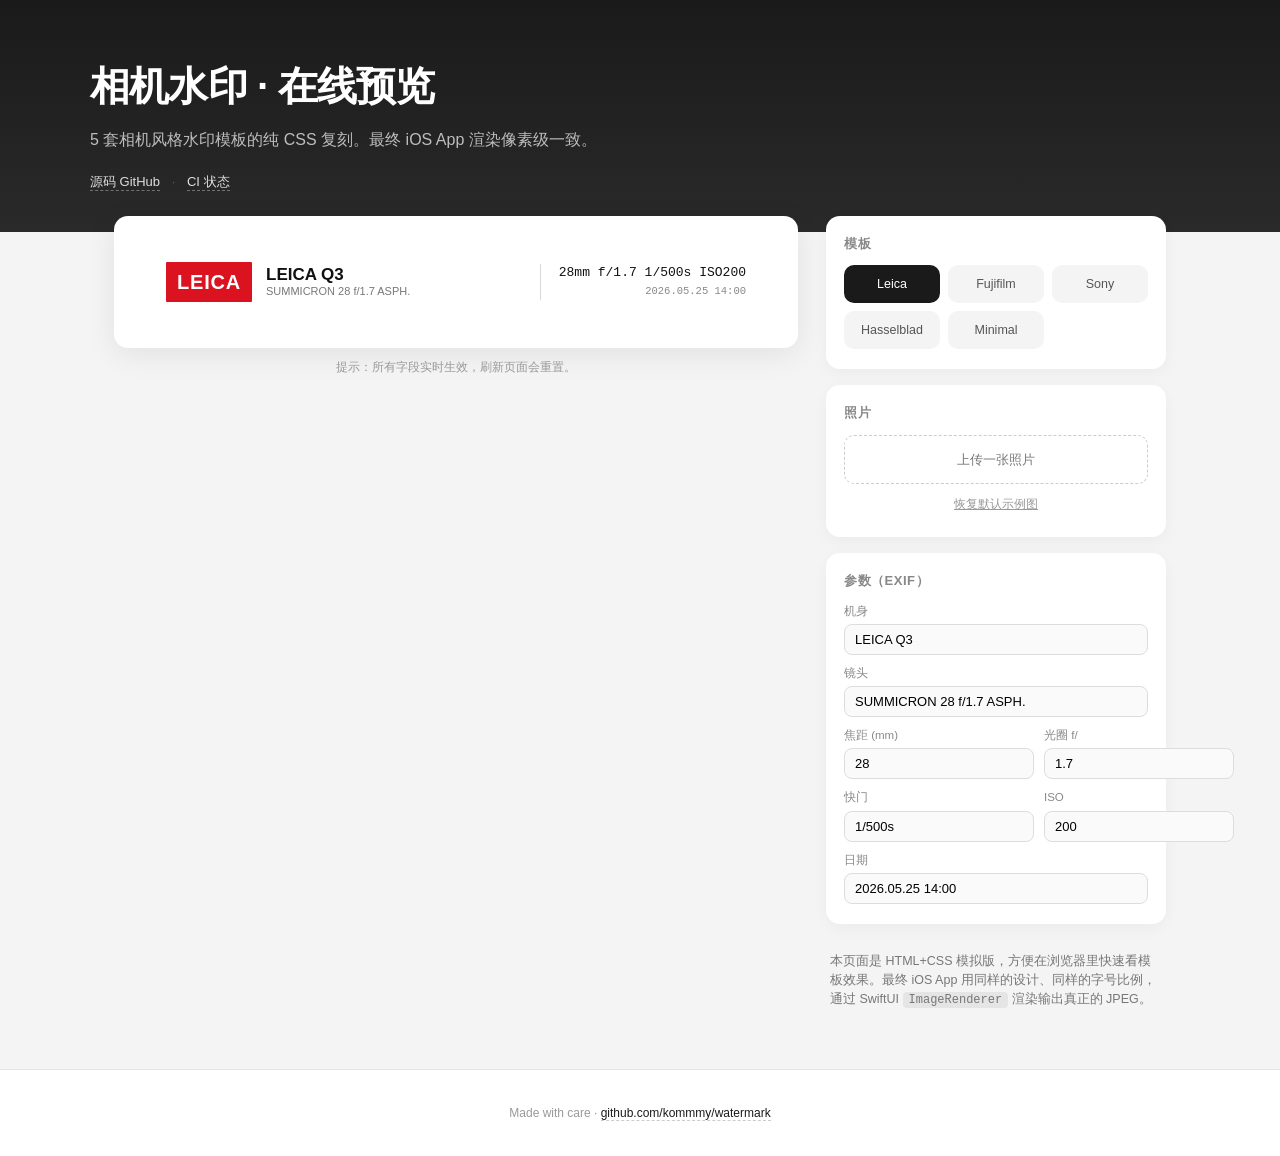
==== docs/index.html @ 4c40cdad "feat(web): add interactive HTML demo of all 5 templates, auto-deploy to GitHub Pages" ====
<!doctype html>
<html lang="zh-CN">
<head>
  <meta charset="UTF-8" />
  <meta name="viewport" content="width=device-width, initial-scale=1, viewport-fit=cover" />
  <title>相机水印 · 在线预览</title>
  <meta name="description" content="徕卡 / 富士 / 索尼 / 哈苏 / 极简 5 套相机风格水印模板的浏览器预览，可上传自己的照片实时套用。" />
  <link rel="stylesheet" href="./style.css" />
</head>
<body>
  <header class="hero">
    <div class="hero-inner">
      <h1>相机水印 · 在线预览</h1>
      <p class="subtitle">5 套相机风格水印模板的纯 CSS 复刻。最终 iOS App 渲染像素级一致。</p>
      <p class="repo-link">
        <a href="https://github.com/kommmy/watermark" target="_blank" rel="noopener">源码 GitHub</a>
        <span>·</span>
        <a href="https://github.com/kommmy/watermark/actions" target="_blank" rel="noopener">CI 状态</a>
      </p>
    </div>
  </header>

  <main class="layout">
    <section class="preview-area">
      <div class="preview-frame" id="previewFrame">
        <!-- 由 script.js 渲染 -->
      </div>
      <p class="hint">提示：所有字段实时生效，刷新页面会重置。</p>
    </section>

    <aside class="controls">
      <div class="card">
        <h2>模板</h2>
        <div class="template-grid" id="templateGrid">
          <!-- buttons injected by JS -->
        </div>
      </div>

      <div class="card">
        <h2>照片</h2>
        <label class="file-input">
          <input type="file" accept="image/*" id="fileInput" />
          <span>上传一张照片</span>
        </label>
        <button class="reset-btn" id="resetImageBtn" type="button">恢复默认示例图</button>
      </div>

      <div class="card">
        <h2>参数（EXIF）</h2>
        <div class="field">
          <label for="fieldCamera">机身</label>
          <input id="fieldCamera" type="text" />
        </div>
        <div class="field">
          <label for="fieldLens">镜头</label>
          <input id="fieldLens" type="text" />
        </div>
        <div class="row">
          <div class="field">
            <label for="fieldFocal">焦距 (mm)</label>
            <input id="fieldFocal" type="number" min="0" step="1" />
          </div>
          <div class="field">
            <label for="fieldAperture">光圈 f/</label>
            <input id="fieldAperture" type="number" min="0" step="0.1" />
          </div>
        </div>
        <div class="row">
          <div class="field">
            <label for="fieldShutter">快门</label>
            <input id="fieldShutter" type="text" placeholder="1/500s" />
          </div>
          <div class="field">
            <label for="fieldIso">ISO</label>
            <input id="fieldIso" type="number" min="0" step="100" />
          </div>
        </div>
        <div class="field">
          <label for="fieldDate">日期</label>
          <input id="fieldDate" type="text" placeholder="2026.05.25 14:00" />
        </div>
      </div>

      <div class="card subtle">
        <p>本页面是 HTML+CSS 模拟版，方便在浏览器里快速看模板效果。最终 iOS App 用同样的设计、同样的字号比例，通过 SwiftUI <code>ImageRenderer</code> 渲染输出真正的 JPEG。</p>
      </div>
    </aside>
  </main>

  <footer class="footer">
    <p>Made with care · <a href="https://github.com/kommmy/watermark" target="_blank" rel="noopener">github.com/kommmy/watermark</a></p>
  </footer>

  <script src="./script.js"></script>
</body>
</html>
---- docs/style.css ----
/* =============================================================
   Reset & base
============================================================= */
*, *::before, *::after { box-sizing: border-box; }
html, body { margin: 0; padding: 0; }
body {
  font-family: -apple-system, BlinkMacSystemFont, "PingFang SC", "Microsoft YaHei",
               "Helvetica Neue", Arial, sans-serif;
  font-size: 15px;
  line-height: 1.5;
  color: #1a1a1a;
  background: #f4f4f5;
  -webkit-font-smoothing: antialiased;
  -moz-osx-font-smoothing: grayscale;
}
img { display: block; max-width: 100%; }
a { color: inherit; }

/* =============================================================
   Hero
============================================================= */
.hero {
  background: linear-gradient(180deg, #1a1a1a 0%, #2a2a2a 100%);
  color: #fff;
  padding: 56px 24px 40px;
}
.hero-inner { max-width: 1100px; margin: 0 auto; }
.hero h1 {
  margin: 0 0 12px;
  font-size: clamp(28px, 4vw, 40px);
  font-weight: 700;
  letter-spacing: -0.02em;
}
.subtitle {
  margin: 0 0 20px;
  font-size: clamp(14px, 1.6vw, 16px);
  color: rgba(255, 255, 255, 0.7);
}
.repo-link {
  margin: 0;
  font-size: 13px;
  color: rgba(255, 255, 255, 0.5);
}
.repo-link a {
  text-decoration: none;
  color: rgba(255, 255, 255, 0.85);
  border-bottom: 1px dashed rgba(255, 255, 255, 0.35);
  padding-bottom: 1px;
}
.repo-link a:hover { color: #fff; border-bottom-color: #fff; }
.repo-link span { margin: 0 8px; opacity: 0.5; }

/* =============================================================
   Layout
============================================================= */
.layout {
  max-width: 1100px;
  margin: -16px auto 0;
  padding: 0 24px 48px;
  display: grid;
  grid-template-columns: minmax(0, 1fr) 340px;
  gap: 28px;
  align-items: start;
}
@media (max-width: 900px) {
  .layout { grid-template-columns: 1fr; }
}

.preview-area {
  position: sticky;
  top: 24px;
}
@media (max-width: 900px) {
  .preview-area { position: static; }
}

.preview-frame {
  background: #fff;
  border-radius: 14px;
  padding: 24px;
  box-shadow: 0 6px 30px rgba(0, 0, 0, 0.08);
  display: flex;
  justify-content: center;
}
.hint {
  margin: 10px 0 0;
  text-align: center;
  font-size: 12px;
  color: #999;
}

/* =============================================================
   Controls (right column)
============================================================= */
.controls { display: flex; flex-direction: column; gap: 16px; }
.card {
  background: #fff;
  border-radius: 14px;
  padding: 18px 18px 20px;
  box-shadow: 0 4px 16px rgba(0, 0, 0, 0.04);
}
.card.subtle {
  background: transparent;
  box-shadow: none;
  padding: 0 4px;
  font-size: 12.5px;
  color: #777;
}
.card.subtle code {
  background: #e5e5e5;
  padding: 1px 6px;
  border-radius: 4px;
  font-size: 12px;
}
.card h2 {
  margin: 0 0 12px;
  font-size: 13px;
  font-weight: 600;
  letter-spacing: 0.04em;
  color: #888;
  text-transform: uppercase;
}

.template-grid {
  display: grid;
  grid-template-columns: repeat(3, 1fr);
  gap: 8px;
}
.tpl-btn {
  cursor: pointer;
  border: 2px solid transparent;
  background: #f4f4f5;
  border-radius: 10px;
  padding: 10px 6px;
  font-size: 12.5px;
  font-weight: 500;
  color: #555;
  text-align: center;
  transition: all 0.15s ease;
}
.tpl-btn:hover { background: #ebebec; }
.tpl-btn.active {
  background: #1a1a1a;
  color: #fff;
  border-color: #1a1a1a;
}

.file-input {
  display: block;
  width: 100%;
  border: 1.5px dashed #ccc;
  border-radius: 10px;
  padding: 14px;
  text-align: center;
  cursor: pointer;
  color: #777;
  font-size: 13px;
  transition: all 0.15s ease;
}
.file-input:hover { border-color: #1a1a1a; color: #1a1a1a; }
.file-input input { display: none; }

.reset-btn {
  margin-top: 8px;
  width: 100%;
  background: transparent;
  border: 0;
  color: #999;
  font-size: 12px;
  text-decoration: underline;
  cursor: pointer;
  padding: 4px;
}
.reset-btn:hover { color: #1a1a1a; }

.field { display: flex; flex-direction: column; margin-bottom: 10px; }
.field:last-child { margin-bottom: 0; }
.field label {
  font-size: 11.5px;
  color: #888;
  margin-bottom: 4px;
  font-weight: 500;
}
.field input {
  border: 1px solid #ddd;
  border-radius: 8px;
  padding: 7px 10px;
  font-size: 13px;
  font-family: inherit;
  background: #fafafa;
  transition: border-color 0.15s ease, background 0.15s ease;
}
.field input:focus {
  outline: none;
  border-color: #1a1a1a;
  background: #fff;
}
.row { display: grid; grid-template-columns: 1fr 1fr; gap: 10px; }
.row .field { margin-bottom: 10px; }

/* =============================================================
   Footer
============================================================= */
.footer {
  border-top: 1px solid #e5e5e5;
  padding: 22px 24px;
  text-align: center;
  font-size: 12px;
  color: #999;
  background: #fff;
}
.footer a { color: #1a1a1a; text-decoration: none; border-bottom: 1px dashed #ccc; }

/* =============================================================
   Canvas (the actual watermarked photo)
============================================================= */
.canvas {
  width: 100%;
  max-width: 720px;
  /* 把 photo 宽度作为字号基准：1 单位 = 1% photo 宽度 */
  font-size: 1px;
}
.canvas .photo {
  width: 100%;
  display: block;
}

/* ============================================================
   Template 1: Leica
============================================================ */
.tpl-leica .bar {
  background: #ffffff;
  display: flex;
  align-items: center;
  padding: 22px 28px;
  gap: 18px;
}
.tpl-leica .brand {
  display: flex;
  align-items: center;
  gap: 14px;
}
.tpl-leica .logo {
  background: #DB121F;
  color: #fff;
  font-weight: 900;
  letter-spacing: 0.04em;
  font-size: 20px;
  padding: 5px 11px;
  border-radius: 1px;
  font-family: "Helvetica Neue", Arial, sans-serif;
}
.tpl-leica .model { line-height: 1.25; min-width: 0; }
.tpl-leica .model .name {
  font-size: 17px;
  font-weight: 600;
  color: #111;
  white-space: nowrap;
  overflow: hidden;
  text-overflow: ellipsis;
}
.tpl-leica .model .lens {
  font-size: 11px;
  color: #777;
  white-space: nowrap;
  overflow: hidden;
  text-overflow: ellipsis;
}
.tpl-leica .spacer { flex: 1; }
.tpl-leica .divider {
  width: 1px;
  height: 36px;
  background: #d8d8d8;
}
.tpl-leica .params {
  text-align: right;
  line-height: 1.25;
  font-family: ui-monospace, "SF Mono", Menlo, Consolas, monospace;
}
.tpl-leica .params .line {
  font-size: 13px;
  color: #111;
  font-weight: 500;
}
.tpl-leica .params .date {
  font-size: 10.5px;
  color: #888;
  margin-top: 3px;
}

/* ============================================================
   Template 2: Fujifilm
============================================================ */
.tpl-fujifilm .bar {
  background: #141414;
  display: flex;
  align-items: center;
  padding: 22px 28px;
  gap: 24px;
  color: #efe9da;
}
.tpl-fujifilm .brand .logo {
  font-size: 20px;
  font-weight: 900;
  letter-spacing: 0.18em;
  color: #efe9da;
  font-family: "Helvetica Neue", Arial, sans-serif;
}
.tpl-fujifilm .brand .name {
  font-size: 11px;
  color: rgba(239, 233, 218, 0.6);
  margin-top: 3px;
}
.tpl-fujifilm .spacer { flex: 1; }
.tpl-fujifilm .params {
  text-align: right;
  font-family: ui-monospace, "SF Mono", Menlo, Consolas, monospace;
}
.tpl-fujifilm .params .line {
  font-size: 13px;
  font-weight: 600;
  color: #efe9da;
}
.tpl-fujifilm .params .date {
  font-size: 10.5px;
  color: rgba(239, 233, 218, 0.55);
  margin-top: 3px;
}

/* ============================================================
   Template 3: Sony (floating overlay card)
============================================================ */
.tpl-sony { position: relative; }
.tpl-sony .overlay {
  position: absolute;
  bottom: 4%;
  right: 3%;
  background: rgba(10, 10, 10, 0.62);
  backdrop-filter: blur(8px);
  border: 0.5px solid rgba(255, 255, 255, 0.12);
  border-radius: 10px;
  padding: 14px 18px;
  color: #fff;
  min-width: 200px;
}
.tpl-sony .overlay .brand {
  font-size: 17px;
  font-weight: 900;
  letter-spacing: 0.18em;
  margin-bottom: 1px;
  font-family: "Helvetica Neue", Arial, sans-serif;
}
.tpl-sony .overlay .model {
  font-size: 12px;
  color: rgba(255, 255, 255, 0.85);
  margin-bottom: 6px;
}
.tpl-sony .overlay .sep {
  height: 1px;
  background: rgba(255, 255, 255, 0.22);
  margin: 6px 0;
}
.tpl-sony .overlay .line {
  font-family: ui-monospace, "SF Mono", Menlo, Consolas, monospace;
  font-size: 12px;
  font-weight: 600;
  color: #fff;
}
.tpl-sony .overlay .date {
  margin-top: 4px;
  font-family: ui-monospace, "SF Mono", Menlo, Consolas, monospace;
  font-size: 10.5px;
  color: rgba(255, 255, 255, 0.7);
}

/* ============================================================
   Template 4: Hasselblad (paper frame)
============================================================ */
.tpl-hasselblad {
  background: #fff;
  padding: 4% 4% 0;
}
.tpl-hasselblad .footer-bar {
  display: flex;
  align-items: flex-end;
  justify-content: space-between;
  padding: 18px 8px 22px;
  gap: 16px;
}
.tpl-hasselblad .brand { line-height: 1.25; }
.tpl-hasselblad .brand .row {
  display: flex;
  align-items: center;
  gap: 10px;
}
.tpl-hasselblad .brand .h-dot {
  background: #111;
  color: #fff;
  width: 24px;
  height: 24px;
  border-radius: 50%;
  display: inline-flex;
  align-items: center;
  justify-content: center;
  font-weight: 900;
  font-size: 15px;
  font-family: "Helvetica Neue", Arial, sans-serif;
}
.tpl-hasselblad .brand .name {
  font-size: 14px;
  font-weight: 700;
  letter-spacing: 0.06em;
  color: #111;
}
.tpl-hasselblad .brand .model {
  font-size: 11px;
  color: #888;
  margin-top: 4px;
}
.tpl-hasselblad .params {
  text-align: right;
  line-height: 1.3;
  font-family: ui-monospace, "SF Mono", Menlo, Consolas, monospace;
}
.tpl-hasselblad .params .line {
  font-size: 12.5px;
  font-weight: 500;
  color: #111;
}
.tpl-hasselblad .params .date {
  font-size: 10.5px;
  color: #888;
  margin-top: 4px;
}

/* ============================================================
   Template 5: Minimal (single thin bar)
============================================================ */
.tpl-minimal .bar {
  background: #fff;
  display: flex;
  align-items: center;
  justify-content: center;
  gap: 14px;
  padding: 14px 20px;
}
.tpl-minimal .bar .name {
  font-size: 13px;
  font-weight: 500;
  color: #111;
}
.tpl-minimal .bar .divider {
  width: 1px;
  height: 13px;
  background: #d8d8d8;
}
.tpl-minimal .bar .line {
  font-size: 12px;
  font-weight: 300;
  color: #555;
  font-family: ui-monospace, "SF Mono", Menlo, Consolas, monospace;
  letter-spacing: 0.01em;
}
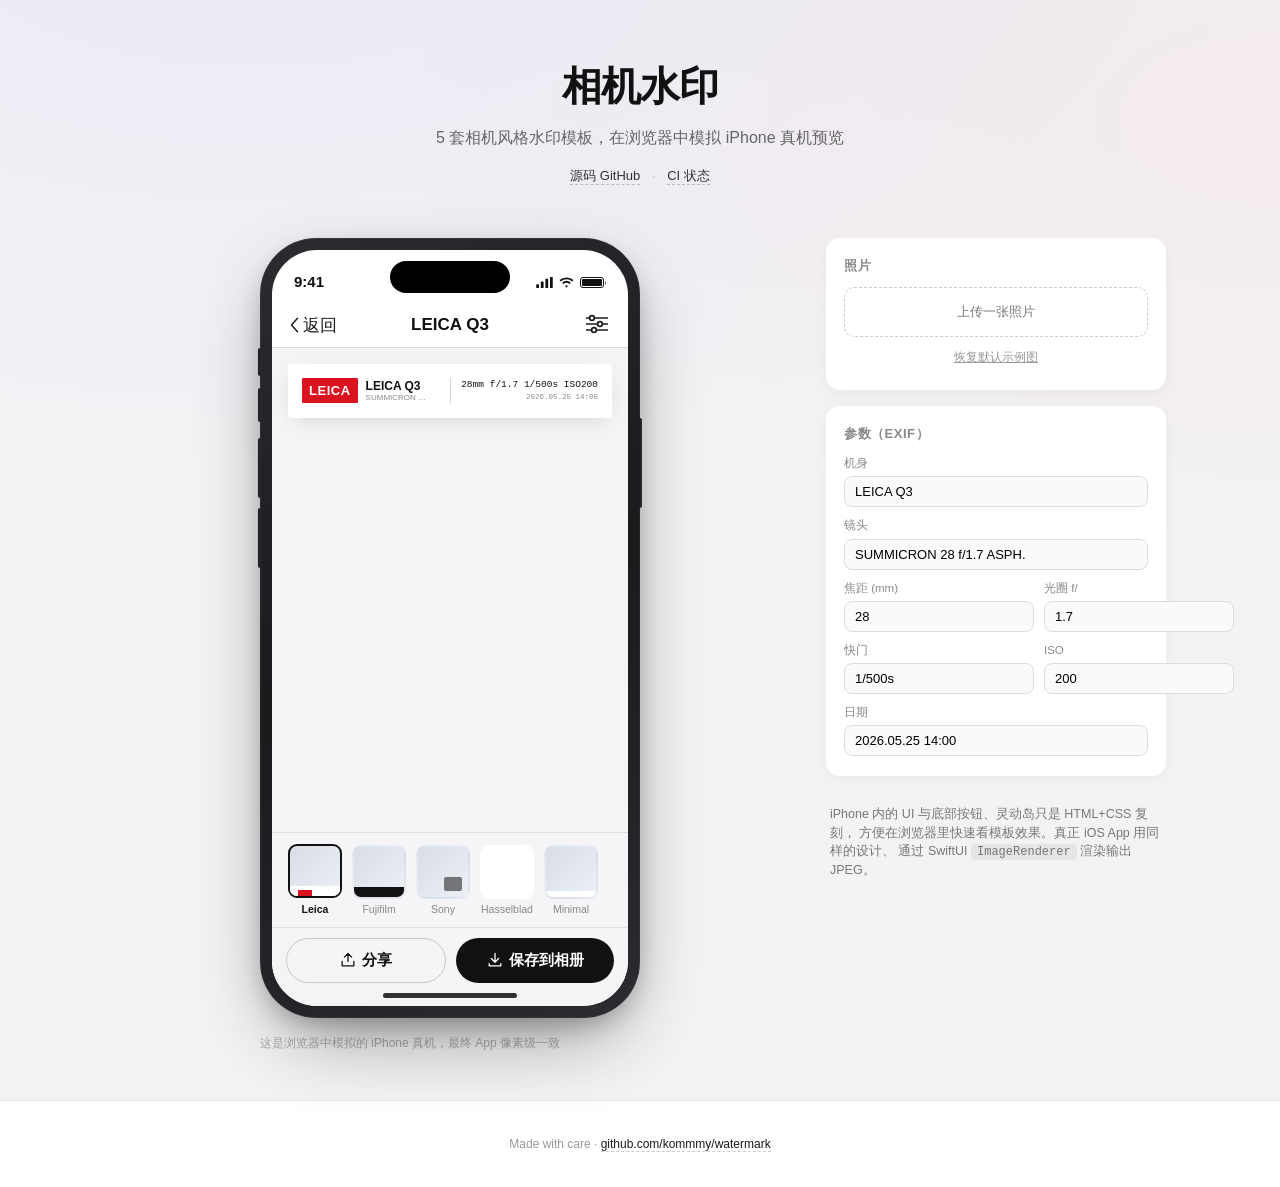
==== commit 6c85686a: "feat(web): redesign demo as iPhone 16 Pro mockup with status bar, dynamic island, nav bar, template " ====
--- a/docs/index.html
+++ b/docs/index.html
@@ -3,15 +3,15 @@
 <head>
   <meta charset="UTF-8" />
   <meta name="viewport" content="width=device-width, initial-scale=1, viewport-fit=cover" />
-  <title>相机水印 · 在线预览</title>
-  <meta name="description" content="徕卡 / 富士 / 索尼 / 哈苏 / 极简 5 套相机风格水印模板的浏览器预览，可上传自己的照片实时套用。" />
+  <title>相机水印 · iOS 在线预览</title>
+  <meta name="description" content="徕卡 / 富士 / 索尼 / 哈苏 / 极简 5 套相机风格水印模板的 iPhone 在线预览，可上传自己的照片实时套用。" />
   <link rel="stylesheet" href="./style.css" />
 </head>
 <body>
   <header class="hero">
     <div class="hero-inner">
-      <h1>相机水印 · 在线预览</h1>
-      <p class="subtitle">5 套相机风格水印模板的纯 CSS 复刻。最终 iOS App 渲染像素级一致。</p>
+      <h1>相机水印</h1>
+      <p class="subtitle">5 套相机风格水印模板，在浏览器中模拟 iPhone 真机预览</p>
       <p class="repo-link">
         <a href="https://github.com/kommmy/watermark" target="_blank" rel="noopener">源码 GitHub</a>
         <span>·</span>
@@ -21,21 +21,105 @@
   </header>
 
   <main class="layout">
-    <section class="preview-area">
-      <div class="preview-frame" id="previewFrame">
-        <!-- 由 script.js 渲染 -->
+    <!-- =============== iPhone mockup =============== -->
+    <section class="device-stage">
+      <div class="iphone" aria-label="iPhone 16 Pro 预览">
+        <div class="iphone-frame">
+          <!-- 物理按键 -->
+          <span class="side-btn side-mute"></span>
+          <span class="side-btn side-up"></span>
+          <span class="side-btn side-down"></span>
+          <span class="side-btn side-action"></span>
+          <span class="side-btn side-power"></span>
+
+          <div class="iphone-screen">
+            <!-- Status bar -->
+            <div class="status-bar">
+              <span class="time">9:41</span>
+              <div class="island"></div>
+              <div class="indicators">
+                <svg viewBox="0 0 18 12" class="ind-signal" aria-hidden="true">
+                  <rect x="0"  y="8" width="3" height="4" rx="0.6"/>
+                  <rect x="5"  y="5" width="3" height="7" rx="0.6"/>
+                  <rect x="10" y="2" width="3" height="10" rx="0.6"/>
+                  <rect x="15" y="0" width="3" height="12" rx="0.6"/>
+                </svg>
+                <svg viewBox="0 0 16 12" class="ind-wifi" aria-hidden="true">
+                  <path d="M8 11.4a1.2 1.2 0 1 1 0-2.4 1.2 1.2 0 0 1 0 2.4z"/>
+                  <path d="M3.2 6.1a7.5 7.5 0 0 1 9.6 0l-1.4 1.4a5.5 5.5 0 0 0-6.8 0z"/>
+                  <path d="M0.4 3.4a11.5 11.5 0 0 1 15.2 0L14.2 4.8a9.5 9.5 0 0 0-12.4 0z"/>
+                </svg>
+                <span class="ind-battery">
+                  <span class="battery-shell"><span class="battery-fill"></span></span>
+                  <span class="battery-tip"></span>
+                </span>
+              </div>
+            </div>
+
+            <!-- Nav bar -->
+            <div class="nav-bar">
+              <button class="nav-back" type="button" aria-label="返回">
+                <svg viewBox="0 0 12 20" aria-hidden="true">
+                  <path d="M10 1 L2 10 L10 19" fill="none" stroke="currentColor" stroke-width="2" stroke-linecap="round" stroke-linejoin="round"/>
+                </svg>
+                <span>返回</span>
+              </button>
+              <span class="nav-title" id="navTitle">编辑</span>
+              <button class="nav-action" type="button" aria-label="编辑参数">
+                <svg viewBox="0 0 22 22" aria-hidden="true">
+                  <circle cx="6" cy="5" r="2.4" fill="none" stroke="currentColor" stroke-width="1.6"/>
+                  <line x1="0" y1="5" x2="3.6" y2="5" stroke="currentColor" stroke-width="1.6" stroke-linecap="round"/>
+                  <line x1="8.4" y1="5" x2="22" y2="5" stroke="currentColor" stroke-width="1.6" stroke-linecap="round"/>
+                  <circle cx="14" cy="11" r="2.4" fill="none" stroke="currentColor" stroke-width="1.6"/>
+                  <line x1="0" y1="11" x2="11.6" y2="11" stroke="currentColor" stroke-width="1.6" stroke-linecap="round"/>
+                  <line x1="16.4" y1="11" x2="22" y2="11" stroke="currentColor" stroke-width="1.6" stroke-linecap="round"/>
+                  <circle cx="8" cy="17" r="2.4" fill="none" stroke="currentColor" stroke-width="1.6"/>
+                  <line x1="0" y1="17" x2="5.6" y2="17" stroke="currentColor" stroke-width="1.6" stroke-linecap="round"/>
+                  <line x1="10.4" y1="17" x2="22" y2="17" stroke="currentColor" stroke-width="1.6" stroke-linecap="round"/>
+                </svg>
+              </button>
+            </div>
+
+            <!-- App content -->
+            <div class="app-body">
+              <div class="preview-scroll">
+                <div class="preview-frame" id="previewFrame">
+                  <!-- canvas injected by JS -->
+                </div>
+              </div>
+
+              <div class="template-strip" id="templateStrip">
+                <!-- thumbs injected by JS -->
+              </div>
+
+              <div class="action-bar">
+                <button class="btn-ghost" type="button">
+                  <svg viewBox="0 0 22 22" aria-hidden="true">
+                    <path d="M11 2 V13 M6 7 L11 2 L16 7" fill="none" stroke="currentColor" stroke-width="1.8" stroke-linecap="round" stroke-linejoin="round"/>
+                    <path d="M3 13 V19 H19 V13" fill="none" stroke="currentColor" stroke-width="1.8" stroke-linecap="round" stroke-linejoin="round"/>
+                  </svg>
+                  分享
+                </button>
+                <button class="btn-primary" type="button">
+                  <svg viewBox="0 0 22 22" aria-hidden="true">
+                    <path d="M11 2 V13 M6 9 L11 14 L16 9" fill="none" stroke="currentColor" stroke-width="1.8" stroke-linecap="round" stroke-linejoin="round"/>
+                    <path d="M3 16 V19 H19 V16" fill="none" stroke="currentColor" stroke-width="1.8" stroke-linecap="round" stroke-linejoin="round"/>
+                  </svg>
+                  保存到相册
+                </button>
+              </div>
+
+              <!-- Home indicator -->
+              <div class="home-indicator"></div>
+            </div>
+          </div>
+        </div>
+        <p class="device-hint">这是浏览器中模拟的 iPhone 真机，最终 App 像素级一致</p>
       </div>
-      <p class="hint">提示：所有字段实时生效，刷新页面会重置。</p>
     </section>
 
+    <!-- =============== Controls =============== -->
     <aside class="controls">
-      <div class="card">
-        <h2>模板</h2>
-        <div class="template-grid" id="templateGrid">
-          <!-- buttons injected by JS -->
-        </div>
-      </div>
-
       <div class="card">
         <h2>照片</h2>
         <label class="file-input">
@@ -82,7 +166,9 @@
       </div>
 
       <div class="card subtle">
-        <p>本页面是 HTML+CSS 模拟版，方便在浏览器里快速看模板效果。最终 iOS App 用同样的设计、同样的字号比例，通过 SwiftUI <code>ImageRenderer</code> 渲染输出真正的 JPEG。</p>
+        <p>iPhone 内的 UI 与底部按钮、灵动岛只是 HTML+CSS 复刻，
+           方便在浏览器里快速看模板效果。真正 iOS App 用同样的设计、
+           通过 SwiftUI <code>ImageRenderer</code> 渲染输出 JPEG。</p>
       </div>
     </aside>
   </main>
--- a/docs/style.css
+++ b/docs/style.css
@@ -9,45 +9,46 @@
   font-size: 15px;
   line-height: 1.5;
   color: #1a1a1a;
-  background: #f4f4f5;
+  background:
+    radial-gradient(1100px 600px at 20% -10%, rgba(80, 80, 255, 0.06), transparent),
+    radial-gradient(900px 500px at 100% 10%, rgba(255, 80, 80, 0.05), transparent),
+    #f3f3f5;
+  min-height: 100vh;
   -webkit-font-smoothing: antialiased;
   -moz-osx-font-smoothing: grayscale;
 }
 img { display: block; max-width: 100%; }
 a { color: inherit; }
+button { font-family: inherit; }
 
 /* =============================================================
    Hero
 ============================================================= */
 .hero {
-  background: linear-gradient(180deg, #1a1a1a 0%, #2a2a2a 100%);
-  color: #fff;
-  padding: 56px 24px 40px;
-}
-.hero-inner { max-width: 1100px; margin: 0 auto; }
+  padding: 56px 24px 28px;
+  text-align: center;
+}
+.hero-inner { max-width: 720px; margin: 0 auto; }
 .hero h1 {
-  margin: 0 0 12px;
+  margin: 0 0 10px;
   font-size: clamp(28px, 4vw, 40px);
   font-weight: 700;
   letter-spacing: -0.02em;
+  color: #111;
 }
 .subtitle {
-  margin: 0 0 20px;
+  margin: 0 0 16px;
   font-size: clamp(14px, 1.6vw, 16px);
-  color: rgba(255, 255, 255, 0.7);
-}
-.repo-link {
-  margin: 0;
-  font-size: 13px;
-  color: rgba(255, 255, 255, 0.5);
-}
+  color: #666;
+}
+.repo-link { margin: 0; font-size: 13px; color: #999; }
 .repo-link a {
   text-decoration: none;
-  color: rgba(255, 255, 255, 0.85);
-  border-bottom: 1px dashed rgba(255, 255, 255, 0.35);
+  color: #333;
+  border-bottom: 1px dashed #bbb;
   padding-bottom: 1px;
 }
-.repo-link a:hover { color: #fff; border-bottom-color: #fff; }
+.repo-link a:hover { color: #000; border-bottom-color: #000; }
 .repo-link span { margin: 0 8px; opacity: 0.5; }
 
 /* =============================================================
@@ -55,38 +56,323 @@
 ============================================================= */
 .layout {
   max-width: 1100px;
-  margin: -16px auto 0;
+  margin: 24px auto 0;
   padding: 0 24px 48px;
   display: grid;
   grid-template-columns: minmax(0, 1fr) 340px;
-  gap: 28px;
+  gap: 40px;
   align-items: start;
 }
-@media (max-width: 900px) {
-  .layout { grid-template-columns: 1fr; }
-}
-
-.preview-area {
+@media (max-width: 980px) {
+  .layout { grid-template-columns: 1fr; gap: 28px; }
+}
+
+.device-stage {
+  display: flex;
+  flex-direction: column;
+  align-items: center;
   position: sticky;
   top: 24px;
 }
-@media (max-width: 900px) {
-  .preview-area { position: static; }
-}
-
+@media (max-width: 980px) {
+  .device-stage { position: static; }
+}
+
+.device-hint {
+  margin: 16px 0 0;
+  font-size: 12px;
+  color: #aaa;
+}
+
+/* =============================================================
+   iPhone mockup
+============================================================= */
+:root {
+  --iphone-w: 380px;
+  --iphone-h: 780px;
+  --iphone-radius: 56px;
+  --iphone-border: 12px;
+  --screen-radius: calc(var(--iphone-radius) - var(--iphone-border) + 1px);
+}
+
+.iphone {
+  width: var(--iphone-w);
+  max-width: 100%;
+}
+
+.iphone-frame {
+  position: relative;
+  width: 100%;
+  height: var(--iphone-h);
+  border-radius: var(--iphone-radius);
+  background: linear-gradient(155deg, #2b2b30 0%, #1a1a1d 50%, #2b2b30 100%);
+  padding: var(--iphone-border);
+  box-shadow:
+    0 30px 80px -20px rgba(0, 0, 0, 0.45),
+    0 10px 30px -8px rgba(0, 0, 0, 0.3),
+    inset 0 0 0 1px rgba(255, 255, 255, 0.05);
+}
+
+/* Side physical buttons */
+.side-btn {
+  position: absolute;
+  background: linear-gradient(90deg, #1a1a1d, #2b2b30);
+  border-radius: 1px 2px 2px 1px;
+}
+.side-mute   { left: -2px; top: 110px; width: 3px; height: 28px; border-radius: 2px 0 0 2px; }
+.side-action { left: -2px; top: 150px; width: 3px; height: 34px; border-radius: 2px 0 0 2px; }
+.side-up     { left: -2px; top: 200px; width: 3px; height: 60px; border-radius: 2px 0 0 2px; }
+.side-down   { left: -2px; top: 270px; width: 3px; height: 60px; border-radius: 2px 0 0 2px; }
+.side-power  { right: -2px; top: 180px; width: 3px; height: 90px; border-radius: 0 2px 2px 0; }
+
+.iphone-screen {
+  position: relative;
+  width: 100%;
+  height: 100%;
+  background: #ffffff;
+  border-radius: var(--screen-radius);
+  overflow: hidden;
+  display: flex;
+  flex-direction: column;
+}
+
+/* ---- Status bar + dynamic island ---- */
+.status-bar {
+  position: relative;
+  flex: 0 0 auto;
+  height: 54px;
+  display: flex;
+  align-items: center;
+  justify-content: space-between;
+  padding: 0 22px;
+  font-family: -apple-system, "SF Pro Text", BlinkMacSystemFont, sans-serif;
+  font-size: 15px;
+  font-weight: 600;
+  color: #111;
+}
+.status-bar .time { padding-top: 12px; }
+.status-bar .indicators {
+  display: flex;
+  align-items: center;
+  gap: 5px;
+  padding-top: 12px;
+  color: #111;
+}
+.status-bar .ind-signal,
+.status-bar .ind-wifi {
+  width: 17px;
+  height: 11px;
+  fill: currentColor;
+}
+.status-bar .ind-battery {
+  display: inline-flex;
+  align-items: center;
+  gap: 1px;
+}
+.status-bar .battery-shell {
+  width: 24px;
+  height: 11px;
+  border: 1px solid currentColor;
+  border-radius: 3px;
+  padding: 1px;
+  display: block;
+  position: relative;
+}
+.status-bar .battery-fill {
+  display: block;
+  width: 100%;
+  height: 100%;
+  background: currentColor;
+  border-radius: 1px;
+}
+.status-bar .battery-tip {
+  width: 1.5px;
+  height: 4px;
+  background: currentColor;
+  opacity: 0.55;
+  border-radius: 0 1px 1px 0;
+}
+
+/* Dynamic island */
+.island {
+  position: absolute;
+  top: 11px;
+  left: 50%;
+  transform: translateX(-50%);
+  width: 120px;
+  height: 32px;
+  background: #000;
+  border-radius: 999px;
+  pointer-events: none;
+}
+
+/* ---- Nav bar ---- */
+.nav-bar {
+  flex: 0 0 auto;
+  height: 44px;
+  display: grid;
+  grid-template-columns: 1fr auto 1fr;
+  align-items: center;
+  padding: 0 12px;
+  border-bottom: 0.5px solid rgba(60, 60, 67, 0.18);
+  background: rgba(255, 255, 255, 0.85);
+  backdrop-filter: blur(20px);
+  color: #111;
+}
+.nav-bar .nav-back {
+  justify-self: start;
+  display: inline-flex;
+  align-items: center;
+  gap: 4px;
+  background: transparent;
+  border: 0;
+  color: #1a1a1a;
+  font-size: 17px;
+  padding: 4px 6px;
+  cursor: default;
+}
+.nav-bar .nav-back svg { width: 9px; height: 16px; }
+.nav-bar .nav-title {
+  font-size: 17px;
+  font-weight: 600;
+  color: #111;
+  white-space: nowrap;
+  overflow: hidden;
+  text-overflow: ellipsis;
+  max-width: 200px;
+}
+.nav-bar .nav-action {
+  justify-self: end;
+  background: transparent;
+  border: 0;
+  padding: 4px 8px;
+  color: #1a1a1a;
+  cursor: default;
+}
+.nav-bar .nav-action svg { width: 22px; height: 22px; }
+
+/* ---- App body ---- */
+.app-body {
+  flex: 1 1 auto;
+  display: flex;
+  flex-direction: column;
+  background: #f4f4f5;
+  position: relative;
+}
+
+.preview-scroll {
+  flex: 1 1 auto;
+  overflow-y: auto;
+  padding: 16px;
+  display: flex;
+  align-items: flex-start;
+  justify-content: center;
+}
 .preview-frame {
-  background: #fff;
-  border-radius: 14px;
-  padding: 24px;
-  box-shadow: 0 6px 30px rgba(0, 0, 0, 0.08);
-  display: flex;
+  width: 100%;
+  border-radius: 4px;
+  overflow: hidden;
+  box-shadow: 0 6px 22px -8px rgba(0, 0, 0, 0.18);
+}
+
+/* Template strip */
+.template-strip {
+  flex: 0 0 auto;
+  display: flex;
+  gap: 10px;
+  overflow-x: auto;
+  padding: 12px 16px;
+  background: rgba(245, 245, 247, 0.85);
+  backdrop-filter: blur(20px);
+  border-top: 0.5px solid rgba(60, 60, 67, 0.1);
+  scrollbar-width: none;
+}
+.template-strip::-webkit-scrollbar { display: none; }
+.tpl-thumb {
+  flex: 0 0 auto;
+  display: flex;
+  flex-direction: column;
+  align-items: center;
+  gap: 4px;
+  background: transparent;
+  border: 0;
+  padding: 0;
+  cursor: pointer;
+}
+.tpl-thumb-img {
+  width: 54px;
+  height: 54px;
+  border-radius: 9px;
+  background: linear-gradient(135deg, #d8dde6, #ecf0f6);
+  position: relative;
+  overflow: hidden;
+  border: 2px solid transparent;
+  transition: border-color 0.15s ease, transform 0.15s ease;
+}
+.tpl-thumb-img::after {
+  /* 模板特征条 */
+  content: "";
+  position: absolute;
+  left: 0; right: 0; bottom: 0;
+  height: 10px;
+  background: var(--tpl-accent, #fff);
+}
+.tpl-thumb.active .tpl-thumb-img {
+  border-color: #111;
+  transform: translateY(-1px);
+}
+.tpl-thumb .tpl-thumb-label {
+  font-size: 10.5px;
+  color: #888;
+  font-weight: 500;
+}
+.tpl-thumb.active .tpl-thumb-label { color: #111; font-weight: 600; }
+
+/* Action bar (bottom buttons) */
+.action-bar {
+  flex: 0 0 auto;
+  display: flex;
+  gap: 10px;
+  padding: 10px 14px 4px;
+  background: rgba(245, 245, 247, 0.85);
+  backdrop-filter: blur(20px);
+  border-top: 0.5px solid rgba(60, 60, 67, 0.1);
+}
+.action-bar button {
+  flex: 1;
+  display: inline-flex;
+  align-items: center;
   justify-content: center;
-}
-.hint {
-  margin: 10px 0 0;
-  text-align: center;
-  font-size: 12px;
-  color: #999;
+  gap: 6px;
+  padding: 12px 10px;
+  border-radius: 999px;
+  font-size: 15px;
+  font-weight: 600;
+  font-family: inherit;
+  cursor: default;
+  transition: opacity 0.15s ease;
+}
+.action-bar button:active { opacity: 0.7; }
+.action-bar button svg { width: 16px; height: 16px; }
+.btn-ghost {
+  background: transparent;
+  border: 1px solid rgba(0, 0, 0, 0.18);
+  color: #111;
+}
+.btn-primary {
+  background: #111;
+  border: 0;
+  color: #fff;
+}
+
+.home-indicator {
+  flex: 0 0 auto;
+  width: 134px;
+  height: 5px;
+  background: #111;
+  border-radius: 3px;
+  margin: 6px auto 8px;
+  opacity: 0.85;
 }
 
 /* =============================================================
@@ -119,30 +405,6 @@
   letter-spacing: 0.04em;
   color: #888;
   text-transform: uppercase;
-}
-
-.template-grid {
-  display: grid;
-  grid-template-columns: repeat(3, 1fr);
-  gap: 8px;
-}
-.tpl-btn {
-  cursor: pointer;
-  border: 2px solid transparent;
-  background: #f4f4f5;
-  border-radius: 10px;
-  padding: 10px 6px;
-  font-size: 12.5px;
-  font-weight: 500;
-  color: #555;
-  text-align: center;
-  transition: all 0.15s ease;
-}
-.tpl-btn:hover { background: #ebebec; }
-.tpl-btn.active {
-  background: #1a1a1a;
-  color: #fff;
-  border-color: #1a1a1a;
 }
 
 .file-input {
@@ -213,12 +475,11 @@
 
 /* =============================================================
    Canvas (the actual watermarked photo)
+   注意：这里所有字体/边距都基于自身宽度，避免在 iPhone 屏内被压扁。
 ============================================================= */
 .canvas {
   width: 100%;
-  max-width: 720px;
-  /* 把 photo 宽度作为字号基准：1 单位 = 1% photo 宽度 */
-  font-size: 1px;
+  background: #fff;
 }
 .canvas .photo {
   width: 100%;
@@ -232,27 +493,29 @@
   background: #ffffff;
   display: flex;
   align-items: center;
-  padding: 22px 28px;
-  gap: 18px;
+  padding: 14px 14px;
+  gap: 10px;
 }
 .tpl-leica .brand {
   display: flex;
   align-items: center;
-  gap: 14px;
+  gap: 8px;
+  min-width: 0;
 }
 .tpl-leica .logo {
   background: #DB121F;
   color: #fff;
   font-weight: 900;
   letter-spacing: 0.04em;
-  font-size: 20px;
-  padding: 5px 11px;
+  font-size: 13px;
+  padding: 3px 7px;
   border-radius: 1px;
   font-family: "Helvetica Neue", Arial, sans-serif;
-}
-.tpl-leica .model { line-height: 1.25; min-width: 0; }
+  flex: 0 0 auto;
+}
+.tpl-leica .model { line-height: 1.2; min-width: 0; }
 .tpl-leica .model .name {
-  font-size: 17px;
+  font-size: 12px;
   font-weight: 600;
   color: #111;
   white-space: nowrap;
@@ -260,8 +523,8 @@
   text-overflow: ellipsis;
 }
 .tpl-leica .model .lens {
-  font-size: 11px;
-  color: #777;
+  font-size: 8px;
+  color: #888;
   white-space: nowrap;
   overflow: hidden;
   text-overflow: ellipsis;
@@ -269,23 +532,25 @@
 .tpl-leica .spacer { flex: 1; }
 .tpl-leica .divider {
   width: 1px;
-  height: 36px;
+  height: 26px;
   background: #d8d8d8;
+  flex: 0 0 auto;
 }
 .tpl-leica .params {
   text-align: right;
   line-height: 1.25;
   font-family: ui-monospace, "SF Mono", Menlo, Consolas, monospace;
+  flex: 0 0 auto;
 }
 .tpl-leica .params .line {
-  font-size: 13px;
+  font-size: 9.5px;
   color: #111;
   font-weight: 500;
 }
 .tpl-leica .params .date {
-  font-size: 10.5px;
+  font-size: 7.5px;
   color: #888;
-  margin-top: 3px;
+  margin-top: 2px;
 }
 
 /* ============================================================
@@ -295,21 +560,21 @@
   background: #141414;
   display: flex;
   align-items: center;
-  padding: 22px 28px;
-  gap: 24px;
+  padding: 14px;
+  gap: 14px;
   color: #efe9da;
 }
 .tpl-fujifilm .brand .logo {
-  font-size: 20px;
+  font-size: 13px;
   font-weight: 900;
   letter-spacing: 0.18em;
   color: #efe9da;
   font-family: "Helvetica Neue", Arial, sans-serif;
 }
 .tpl-fujifilm .brand .name {
-  font-size: 11px;
+  font-size: 8px;
   color: rgba(239, 233, 218, 0.6);
-  margin-top: 3px;
+  margin-top: 2px;
 }
 .tpl-fujifilm .spacer { flex: 1; }
 .tpl-fujifilm .params {
@@ -317,18 +582,18 @@
   font-family: ui-monospace, "SF Mono", Menlo, Consolas, monospace;
 }
 .tpl-fujifilm .params .line {
-  font-size: 13px;
+  font-size: 9.5px;
   font-weight: 600;
   color: #efe9da;
 }
 .tpl-fujifilm .params .date {
-  font-size: 10.5px;
+  font-size: 7.5px;
   color: rgba(239, 233, 218, 0.55);
-  margin-top: 3px;
+  margin-top: 2px;
 }
 
 /* ============================================================
-   Template 3: Sony (floating overlay card)
+   Template 3: Sony (floating overlay)
 ============================================================ */
 .tpl-sony { position: relative; }
 .tpl-sony .overlay {
@@ -338,38 +603,38 @@
   background: rgba(10, 10, 10, 0.62);
   backdrop-filter: blur(8px);
   border: 0.5px solid rgba(255, 255, 255, 0.12);
-  border-radius: 10px;
-  padding: 14px 18px;
+  border-radius: 8px;
+  padding: 9px 12px;
   color: #fff;
-  min-width: 200px;
+  min-width: 130px;
 }
 .tpl-sony .overlay .brand {
-  font-size: 17px;
+  font-size: 12px;
   font-weight: 900;
   letter-spacing: 0.18em;
-  margin-bottom: 1px;
   font-family: "Helvetica Neue", Arial, sans-serif;
 }
 .tpl-sony .overlay .model {
-  font-size: 12px;
+  font-size: 9px;
   color: rgba(255, 255, 255, 0.85);
-  margin-bottom: 6px;
+  margin-top: 1px;
+  margin-bottom: 5px;
 }
 .tpl-sony .overlay .sep {
   height: 1px;
   background: rgba(255, 255, 255, 0.22);
-  margin: 6px 0;
+  margin: 4px 0;
 }
 .tpl-sony .overlay .line {
   font-family: ui-monospace, "SF Mono", Menlo, Consolas, monospace;
-  font-size: 12px;
+  font-size: 9px;
   font-weight: 600;
   color: #fff;
 }
 .tpl-sony .overlay .date {
-  margin-top: 4px;
+  margin-top: 3px;
   font-family: ui-monospace, "SF Mono", Menlo, Consolas, monospace;
-  font-size: 10.5px;
+  font-size: 7.5px;
   color: rgba(255, 255, 255, 0.7);
 }
 
@@ -384,38 +649,38 @@
   display: flex;
   align-items: flex-end;
   justify-content: space-between;
-  padding: 18px 8px 22px;
-  gap: 16px;
+  padding: 12px 4px 14px;
+  gap: 12px;
 }
 .tpl-hasselblad .brand { line-height: 1.25; }
 .tpl-hasselblad .brand .row {
   display: flex;
   align-items: center;
-  gap: 10px;
+  gap: 6px;
 }
 .tpl-hasselblad .brand .h-dot {
   background: #111;
   color: #fff;
-  width: 24px;
-  height: 24px;
+  width: 16px;
+  height: 16px;
   border-radius: 50%;
   display: inline-flex;
   align-items: center;
   justify-content: center;
   font-weight: 900;
-  font-size: 15px;
+  font-size: 10px;
   font-family: "Helvetica Neue", Arial, sans-serif;
 }
 .tpl-hasselblad .brand .name {
-  font-size: 14px;
+  font-size: 10px;
   font-weight: 700;
   letter-spacing: 0.06em;
   color: #111;
 }
 .tpl-hasselblad .brand .model {
-  font-size: 11px;
+  font-size: 7.5px;
   color: #888;
-  margin-top: 4px;
+  margin-top: 3px;
 }
 .tpl-hasselblad .params {
   text-align: right;
@@ -423,41 +688,62 @@
   font-family: ui-monospace, "SF Mono", Menlo, Consolas, monospace;
 }
 .tpl-hasselblad .params .line {
-  font-size: 12.5px;
+  font-size: 9px;
   font-weight: 500;
   color: #111;
 }
 .tpl-hasselblad .params .date {
-  font-size: 10.5px;
+  font-size: 7.5px;
   color: #888;
-  margin-top: 4px;
+  margin-top: 3px;
 }
 
 /* ============================================================
-   Template 5: Minimal (single thin bar)
+   Template 5: Minimal
 ============================================================ */
 .tpl-minimal .bar {
   background: #fff;
   display: flex;
   align-items: center;
   justify-content: center;
-  gap: 14px;
-  padding: 14px 20px;
+  gap: 8px;
+  padding: 9px 10px;
 }
 .tpl-minimal .bar .name {
-  font-size: 13px;
+  font-size: 10px;
   font-weight: 500;
   color: #111;
 }
 .tpl-minimal .bar .divider {
   width: 1px;
-  height: 13px;
+  height: 10px;
   background: #d8d8d8;
 }
 .tpl-minimal .bar .line {
-  font-size: 12px;
+  font-size: 9px;
   font-weight: 300;
   color: #555;
   font-family: ui-monospace, "SF Mono", Menlo, Consolas, monospace;
   letter-spacing: 0.01em;
 }
+
+/* ============================================================
+   Template thumbnail accents
+============================================================ */
+.tpl-thumb[data-template="leica"]      .tpl-thumb-img { --tpl-accent: #fff; }
+.tpl-thumb[data-template="leica"]      .tpl-thumb-img::before { content: ""; position: absolute; left: 8px; bottom: 0; width: 14px; height: 6px; background: #DB121F; z-index: 1; }
+.tpl-thumb[data-template="fujifilm"]   .tpl-thumb-img { --tpl-accent: #111; }
+.tpl-thumb[data-template="sony"]       .tpl-thumb-img::after { background: rgba(0,0,0,0.5); height: 14px; right: 6px; left: auto; width: 18px; border-radius: 2px; bottom: 6px; }
+.tpl-thumb[data-template="hasselblad"] .tpl-thumb-img { --tpl-accent: #fff; padding: 4px; background: #fff; }
+.tpl-thumb[data-template="hasselblad"] .tpl-thumb-img::after { background: #fff; height: 14px; }
+.tpl-thumb[data-template="minimal"]    .tpl-thumb-img { --tpl-accent: #fff; }
+.tpl-thumb[data-template="minimal"]    .tpl-thumb-img::after { height: 6px; }
+
+/* iPhone responsive scale */
+@media (max-width: 500px) {
+  :root {
+    --iphone-w: 320px;
+    --iphone-h: 660px;
+    --iphone-radius: 48px;
+  }
+}
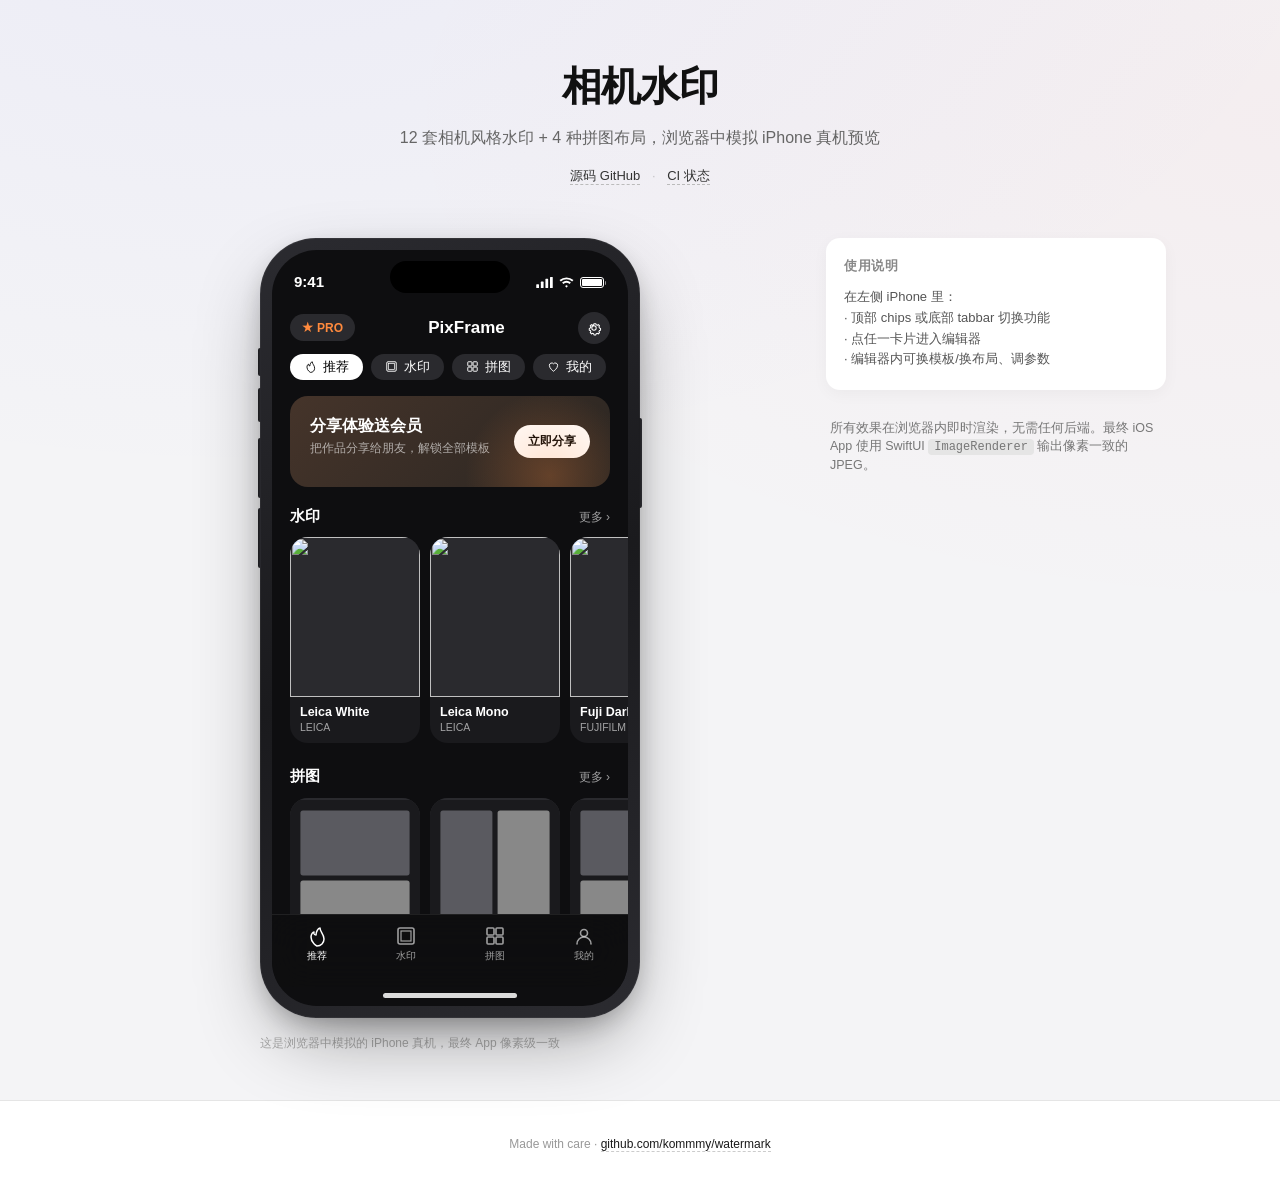
==== commit 14fe7279: "feat: PixFrame dark redesign with 12 watermarks + 4 puzzle layouts" ====
--- a/docs/index.html
+++ b/docs/index.html
@@ -4,14 +4,14 @@
   <meta charset="UTF-8" />
   <meta name="viewport" content="width=device-width, initial-scale=1, viewport-fit=cover" />
   <title>相机水印 · iOS 在线预览</title>
-  <meta name="description" content="徕卡 / 富士 / 索尼 / 哈苏 / 极简 5 套相机风格水印模板的 iPhone 在线预览，可上传自己的照片实时套用。" />
+  <meta name="description" content="iPhone 相机水印 + 拼图工具，徕卡、富士、索尼、哈苏、理光、iPhone 等 12 套模板，4 种拼图布局，浏览器实时预览。" />
   <link rel="stylesheet" href="./style.css" />
 </head>
 <body>
   <header class="hero">
     <div class="hero-inner">
       <h1>相机水印</h1>
-      <p class="subtitle">5 套相机风格水印模板，在浏览器中模拟 iPhone 真机预览</p>
+      <p class="subtitle">12 套相机风格水印 + 4 种拼图布局，浏览器中模拟 iPhone 真机预览</p>
       <p class="repo-link">
         <a href="https://github.com/kommmy/watermark" target="_blank" rel="noopener">源码 GitHub</a>
         <span>·</span>
@@ -25,7 +25,6 @@
     <section class="device-stage">
       <div class="iphone" aria-label="iPhone 16 Pro 预览">
         <div class="iphone-frame">
-          <!-- 物理按键 -->
           <span class="side-btn side-mute"></span>
           <span class="side-btn side-up"></span>
           <span class="side-btn side-down"></span>
@@ -39,8 +38,8 @@
               <div class="island"></div>
               <div class="indicators">
                 <svg viewBox="0 0 18 12" class="ind-signal" aria-hidden="true">
-                  <rect x="0"  y="8" width="3" height="4" rx="0.6"/>
-                  <rect x="5"  y="5" width="3" height="7" rx="0.6"/>
+                  <rect x="0"  y="8" width="3" height="4"  rx="0.6"/>
+                  <rect x="5"  y="5" width="3" height="7"  rx="0.6"/>
                   <rect x="10" y="2" width="3" height="10" rx="0.6"/>
                   <rect x="15" y="0" width="3" height="12" rx="0.6"/>
                 </svg>
@@ -56,62 +55,8 @@
               </div>
             </div>
 
-            <!-- Nav bar -->
-            <div class="nav-bar">
-              <button class="nav-back" type="button" aria-label="返回">
-                <svg viewBox="0 0 12 20" aria-hidden="true">
-                  <path d="M10 1 L2 10 L10 19" fill="none" stroke="currentColor" stroke-width="2" stroke-linecap="round" stroke-linejoin="round"/>
-                </svg>
-                <span>返回</span>
-              </button>
-              <span class="nav-title" id="navTitle">编辑</span>
-              <button class="nav-action" type="button" aria-label="编辑参数">
-                <svg viewBox="0 0 22 22" aria-hidden="true">
-                  <circle cx="6" cy="5" r="2.4" fill="none" stroke="currentColor" stroke-width="1.6"/>
-                  <line x1="0" y1="5" x2="3.6" y2="5" stroke="currentColor" stroke-width="1.6" stroke-linecap="round"/>
-                  <line x1="8.4" y1="5" x2="22" y2="5" stroke="currentColor" stroke-width="1.6" stroke-linecap="round"/>
-                  <circle cx="14" cy="11" r="2.4" fill="none" stroke="currentColor" stroke-width="1.6"/>
-                  <line x1="0" y1="11" x2="11.6" y2="11" stroke="currentColor" stroke-width="1.6" stroke-linecap="round"/>
-                  <line x1="16.4" y1="11" x2="22" y2="11" stroke="currentColor" stroke-width="1.6" stroke-linecap="round"/>
-                  <circle cx="8" cy="17" r="2.4" fill="none" stroke="currentColor" stroke-width="1.6"/>
-                  <line x1="0" y1="17" x2="5.6" y2="17" stroke="currentColor" stroke-width="1.6" stroke-linecap="round"/>
-                  <line x1="10.4" y1="17" x2="22" y2="17" stroke="currentColor" stroke-width="1.6" stroke-linecap="round"/>
-                </svg>
-              </button>
-            </div>
-
-            <!-- App content -->
-            <div class="app-body">
-              <div class="preview-scroll">
-                <div class="preview-frame" id="previewFrame">
-                  <!-- canvas injected by JS -->
-                </div>
-              </div>
-
-              <div class="template-strip" id="templateStrip">
-                <!-- thumbs injected by JS -->
-              </div>
-
-              <div class="action-bar">
-                <button class="btn-ghost" type="button">
-                  <svg viewBox="0 0 22 22" aria-hidden="true">
-                    <path d="M11 2 V13 M6 7 L11 2 L16 7" fill="none" stroke="currentColor" stroke-width="1.8" stroke-linecap="round" stroke-linejoin="round"/>
-                    <path d="M3 13 V19 H19 V13" fill="none" stroke="currentColor" stroke-width="1.8" stroke-linecap="round" stroke-linejoin="round"/>
-                  </svg>
-                  分享
-                </button>
-                <button class="btn-primary" type="button">
-                  <svg viewBox="0 0 22 22" aria-hidden="true">
-                    <path d="M11 2 V13 M6 9 L11 14 L16 9" fill="none" stroke="currentColor" stroke-width="1.8" stroke-linecap="round" stroke-linejoin="round"/>
-                    <path d="M3 16 V19 H19 V16" fill="none" stroke="currentColor" stroke-width="1.8" stroke-linecap="round" stroke-linejoin="round"/>
-                  </svg>
-                  保存到相册
-                </button>
-              </div>
-
-              <!-- Home indicator -->
-              <div class="home-indicator"></div>
-            </div>
+            <!-- App container (rendered by script.js) -->
+            <div class="app-root" id="appRoot"></div>
           </div>
         </div>
         <p class="device-hint">这是浏览器中模拟的 iPhone 真机，最终 App 像素级一致</p>
@@ -119,57 +64,8 @@
     </section>
 
     <!-- =============== Controls =============== -->
-    <aside class="controls">
-      <div class="card">
-        <h2>照片</h2>
-        <label class="file-input">
-          <input type="file" accept="image/*" id="fileInput" />
-          <span>上传一张照片</span>
-        </label>
-        <button class="reset-btn" id="resetImageBtn" type="button">恢复默认示例图</button>
-      </div>
-
-      <div class="card">
-        <h2>参数（EXIF）</h2>
-        <div class="field">
-          <label for="fieldCamera">机身</label>
-          <input id="fieldCamera" type="text" />
-        </div>
-        <div class="field">
-          <label for="fieldLens">镜头</label>
-          <input id="fieldLens" type="text" />
-        </div>
-        <div class="row">
-          <div class="field">
-            <label for="fieldFocal">焦距 (mm)</label>
-            <input id="fieldFocal" type="number" min="0" step="1" />
-          </div>
-          <div class="field">
-            <label for="fieldAperture">光圈 f/</label>
-            <input id="fieldAperture" type="number" min="0" step="0.1" />
-          </div>
-        </div>
-        <div class="row">
-          <div class="field">
-            <label for="fieldShutter">快门</label>
-            <input id="fieldShutter" type="text" placeholder="1/500s" />
-          </div>
-          <div class="field">
-            <label for="fieldIso">ISO</label>
-            <input id="fieldIso" type="number" min="0" step="100" />
-          </div>
-        </div>
-        <div class="field">
-          <label for="fieldDate">日期</label>
-          <input id="fieldDate" type="text" placeholder="2026.05.25 14:00" />
-        </div>
-      </div>
-
-      <div class="card subtle">
-        <p>iPhone 内的 UI 与底部按钮、灵动岛只是 HTML+CSS 复刻，
-           方便在浏览器里快速看模板效果。真正 iOS App 用同样的设计、
-           通过 SwiftUI <code>ImageRenderer</code> 渲染输出 JPEG。</p>
-      </div>
+    <aside class="controls" id="controls">
+      <!-- 由 script.js 根据当前页面动态填充 -->
     </aside>
   </main>
 
@@ -177,6 +73,6 @@
     <p>Made with care · <a href="https://github.com/kommmy/watermark" target="_blank" rel="noopener">github.com/kommmy/watermark</a></p>
   </footer>
 
-  <script src="./script.js"></script>
+  <script src="./script.js" type="module"></script>
 </body>
 </html>
--- a/docs/style.css
+++ b/docs/style.css
@@ -1,33 +1,74 @@
+/* =============================================================
+   Design tokens (与 iOS WatermarkCamera/Theme/AppTheme.swift 对应)
+============================================================= */
+:root {
+  /* Palette */
+  --bg:           #0E0E10;
+  --card:         #1A1A1D;
+  --surface:      #2A2A2E;
+  --elevated:     #3A3A3F;
+  --text:         #FFFFFF;
+  --text-2:       rgba(255, 255, 255, 0.6);
+  --text-3:       rgba(255, 255, 255, 0.35);
+  --pro:          #FF8A3D;
+  --accent-blue:  #0A84FF;
+  --danger:       #FF453A;
+  --separator:    rgba(255, 255, 255, 0.08);
+
+  /* Radius */
+  --r-s:    8px;
+  --r-m:    12px;
+  --r-card: 18px;
+  --r-l:    24px;
+  --r-pill: 999px;
+
+  /* Spacing */
+  --sp-xs:  4px;
+  --sp-s:   8px;
+  --sp-m:   12px;
+  --sp-l:   16px;
+  --sp-xl:  24px;
+  --sp-xxl: 32px;
+
+  /* iPhone mockup */
+  --iphone-w: 380px;
+  --iphone-h: 780px;
+  --iphone-radius: 56px;
+  --iphone-border: 12px;
+  --screen-radius: calc(var(--iphone-radius) - var(--iphone-border) + 1px);
+}
+
+@media (max-width: 500px) {
+  :root { --iphone-w: 330px; --iphone-h: 680px; --iphone-radius: 48px; }
+}
+
 /* =============================================================
    Reset & base
 ============================================================= */
 *, *::before, *::after { box-sizing: border-box; }
 html, body { margin: 0; padding: 0; }
 body {
-  font-family: -apple-system, BlinkMacSystemFont, "PingFang SC", "Microsoft YaHei",
+  font-family: -apple-system, BlinkMacSystemFont, "SF Pro Display", "PingFang SC", "Microsoft YaHei",
                "Helvetica Neue", Arial, sans-serif;
   font-size: 15px;
   line-height: 1.5;
   color: #1a1a1a;
   background:
-    radial-gradient(1100px 600px at 20% -10%, rgba(80, 80, 255, 0.06), transparent),
-    radial-gradient(900px 500px at 100% 10%, rgba(255, 80, 80, 0.05), transparent),
-    #f3f3f5;
+    radial-gradient(1100px 600px at 20% -10%, rgba(80, 80, 255, 0.05), transparent),
+    radial-gradient(900px 500px at 100% 10%, rgba(255, 80, 80, 0.04), transparent),
+    #f4f4f6;
   min-height: 100vh;
   -webkit-font-smoothing: antialiased;
   -moz-osx-font-smoothing: grayscale;
 }
 img { display: block; max-width: 100%; }
 a { color: inherit; }
-button { font-family: inherit; }
-
-/* =============================================================
-   Hero
-============================================================= */
-.hero {
-  padding: 56px 24px 28px;
-  text-align: center;
-}
+button { font-family: inherit; cursor: pointer; }
+
+/* =============================================================
+   Hero (page header, outside the phone)
+============================================================= */
+.hero { padding: 56px 24px 28px; text-align: center; }
 .hero-inner { max-width: 720px; margin: 0 auto; }
 .hero h1 {
   margin: 0 0 10px;
@@ -36,18 +77,9 @@
   letter-spacing: -0.02em;
   color: #111;
 }
-.subtitle {
-  margin: 0 0 16px;
-  font-size: clamp(14px, 1.6vw, 16px);
-  color: #666;
-}
+.subtitle { margin: 0 0 16px; font-size: clamp(14px, 1.6vw, 16px); color: #666; }
 .repo-link { margin: 0; font-size: 13px; color: #999; }
-.repo-link a {
-  text-decoration: none;
-  color: #333;
-  border-bottom: 1px dashed #bbb;
-  padding-bottom: 1px;
-}
+.repo-link a { text-decoration: none; color: #333; border-bottom: 1px dashed #bbb; padding-bottom: 1px; }
 .repo-link a:hover { color: #000; border-bottom-color: #000; }
 .repo-link span { margin: 0 8px; opacity: 0.5; }
 
@@ -66,40 +98,17 @@
 @media (max-width: 980px) {
   .layout { grid-template-columns: 1fr; gap: 28px; }
 }
-
 .device-stage {
-  display: flex;
-  flex-direction: column;
-  align-items: center;
-  position: sticky;
-  top: 24px;
-}
-@media (max-width: 980px) {
-  .device-stage { position: static; }
-}
-
-.device-hint {
-  margin: 16px 0 0;
-  font-size: 12px;
-  color: #aaa;
-}
-
-/* =============================================================
-   iPhone mockup
-============================================================= */
-:root {
-  --iphone-w: 380px;
-  --iphone-h: 780px;
-  --iphone-radius: 56px;
-  --iphone-border: 12px;
-  --screen-radius: calc(var(--iphone-radius) - var(--iphone-border) + 1px);
-}
-
-.iphone {
-  width: var(--iphone-w);
-  max-width: 100%;
-}
-
+  display: flex; flex-direction: column; align-items: center;
+  position: sticky; top: 24px;
+}
+@media (max-width: 980px) { .device-stage { position: static; } }
+.device-hint { margin: 16px 0 0; font-size: 12px; color: #aaa; }
+
+/* =============================================================
+   iPhone mockup shell
+============================================================= */
+.iphone { width: var(--iphone-w); max-width: 100%; }
 .iphone-frame {
   position: relative;
   width: 100%;
@@ -112,13 +121,7 @@
     0 10px 30px -8px rgba(0, 0, 0, 0.3),
     inset 0 0 0 1px rgba(255, 255, 255, 0.05);
 }
-
-/* Side physical buttons */
-.side-btn {
-  position: absolute;
-  background: linear-gradient(90deg, #1a1a1d, #2b2b30);
-  border-radius: 1px 2px 2px 1px;
-}
+.side-btn { position: absolute; background: linear-gradient(90deg, #1a1a1d, #2b2b30); border-radius: 1px 2px 2px 1px; }
 .side-mute   { left: -2px; top: 110px; width: 3px; height: 28px; border-radius: 2px 0 0 2px; }
 .side-action { left: -2px; top: 150px; width: 3px; height: 34px; border-radius: 2px 0 0 2px; }
 .side-up     { left: -2px; top: 200px; width: 3px; height: 60px; border-radius: 2px 0 0 2px; }
@@ -127,623 +130,518 @@
 
 .iphone-screen {
   position: relative;
-  width: 100%;
-  height: 100%;
-  background: #ffffff;
+  width: 100%; height: 100%;
+  background: var(--bg);
+  color: var(--text);
   border-radius: var(--screen-radius);
   overflow: hidden;
-  display: flex;
-  flex-direction: column;
+  display: flex; flex-direction: column;
 }
 
 /* ---- Status bar + dynamic island ---- */
 .status-bar {
-  position: relative;
-  flex: 0 0 auto;
-  height: 54px;
-  display: flex;
-  align-items: center;
-  justify-content: space-between;
+  position: relative; flex: 0 0 auto; height: 54px;
+  display: flex; align-items: center; justify-content: space-between;
   padding: 0 22px;
   font-family: -apple-system, "SF Pro Text", BlinkMacSystemFont, sans-serif;
-  font-size: 15px;
-  font-weight: 600;
-  color: #111;
+  font-size: 15px; font-weight: 600; color: var(--text);
 }
 .status-bar .time { padding-top: 12px; }
-.status-bar .indicators {
-  display: flex;
-  align-items: center;
-  gap: 5px;
-  padding-top: 12px;
-  color: #111;
-}
+.status-bar .indicators { display: flex; align-items: center; gap: 5px; padding-top: 12px; color: var(--text); }
 .status-bar .ind-signal,
-.status-bar .ind-wifi {
-  width: 17px;
-  height: 11px;
-  fill: currentColor;
-}
-.status-bar .ind-battery {
-  display: inline-flex;
-  align-items: center;
-  gap: 1px;
-}
-.status-bar .battery-shell {
-  width: 24px;
-  height: 11px;
-  border: 1px solid currentColor;
-  border-radius: 3px;
-  padding: 1px;
-  display: block;
-  position: relative;
-}
-.status-bar .battery-fill {
-  display: block;
-  width: 100%;
-  height: 100%;
-  background: currentColor;
-  border-radius: 1px;
-}
-.status-bar .battery-tip {
-  width: 1.5px;
-  height: 4px;
-  background: currentColor;
-  opacity: 0.55;
-  border-radius: 0 1px 1px 0;
-}
-
-/* Dynamic island */
+.status-bar .ind-wifi { width: 17px; height: 11px; fill: currentColor; }
+.status-bar .ind-battery { display: inline-flex; align-items: center; gap: 1px; }
+.status-bar .battery-shell { width: 24px; height: 11px; border: 1px solid currentColor; border-radius: 3px; padding: 1px; display: block; position: relative; }
+.status-bar .battery-fill { display: block; width: 100%; height: 100%; background: currentColor; border-radius: 1px; }
+.status-bar .battery-tip { width: 1.5px; height: 4px; background: currentColor; opacity: 0.55; border-radius: 0 1px 1px 0; }
 .island {
-  position: absolute;
-  top: 11px;
-  left: 50%;
-  transform: translateX(-50%);
-  width: 120px;
-  height: 32px;
-  background: #000;
-  border-radius: 999px;
-  pointer-events: none;
-}
-
-/* ---- Nav bar ---- */
-.nav-bar {
+  position: absolute; top: 11px; left: 50%; transform: translateX(-50%);
+  width: 120px; height: 32px; background: #000; border-radius: 999px; pointer-events: none;
+}
+
+/* =============================================================
+   App root (everything below the status bar)
+============================================================= */
+.app-root { flex: 1 1 auto; display: flex; flex-direction: column; min-height: 0; }
+
+/* App top bar (PRO + title + settings) */
+.app-top {
+  display: flex; align-items: center; justify-content: space-between;
+  padding: 8px 18px 6px;
+}
+.pill {
+  display: inline-flex; align-items: center; gap: 4px;
+  border: 0; border-radius: var(--r-pill);
+  background: var(--surface); color: var(--text);
+  font-size: 12px; font-weight: 600; padding: 6px 12px;
+}
+.pill-pro { color: var(--pro); }
+.pill-pro::before { content: "★"; font-size: 11px; }
+.app-title { margin: 0; font-size: 17px; font-weight: 600; color: var(--text); }
+.icon-btn {
+  width: 32px; height: 32px;
+  display: inline-flex; align-items: center; justify-content: center;
+  border: 0; border-radius: 50%; background: var(--surface); color: var(--text);
+}
+.icon-btn svg { width: 16px; height: 16px; }
+
+/* Category chips (horizontal pills under top bar) */
+.cat-chips {
+  display: flex; gap: 8px; overflow-x: auto;
+  padding: 4px 18px 12px;
+  scrollbar-width: none;
+}
+.cat-chips::-webkit-scrollbar { display: none; }
+.chip {
   flex: 0 0 auto;
-  height: 44px;
-  display: grid;
-  grid-template-columns: 1fr auto 1fr;
-  align-items: center;
-  padding: 0 12px;
-  border-bottom: 0.5px solid rgba(60, 60, 67, 0.18);
-  background: rgba(255, 255, 255, 0.85);
-  backdrop-filter: blur(20px);
-  color: #111;
-}
-.nav-bar .nav-back {
-  justify-self: start;
-  display: inline-flex;
-  align-items: center;
-  gap: 4px;
-  background: transparent;
-  border: 0;
-  color: #1a1a1a;
-  font-size: 17px;
-  padding: 4px 6px;
-  cursor: default;
-}
-.nav-bar .nav-back svg { width: 9px; height: 16px; }
-.nav-bar .nav-title {
-  font-size: 17px;
-  font-weight: 600;
-  color: #111;
+  display: inline-flex; align-items: center; gap: 6px;
+  border: 0; border-radius: var(--r-pill);
+  background: var(--surface); color: var(--text);
+  font-size: 13px; font-weight: 500; padding: 7px 14px;
   white-space: nowrap;
-  overflow: hidden;
-  text-overflow: ellipsis;
-  max-width: 200px;
-}
-.nav-bar .nav-action {
-  justify-self: end;
-  background: transparent;
-  border: 0;
-  padding: 4px 8px;
-  color: #1a1a1a;
-  cursor: default;
-}
-.nav-bar .nav-action svg { width: 22px; height: 22px; }
-
-/* ---- App body ---- */
-.app-body {
-  flex: 1 1 auto;
-  display: flex;
-  flex-direction: column;
-  background: #f4f4f5;
-  position: relative;
-}
-
-.preview-scroll {
+  transition: background 0.15s, color 0.15s;
+}
+.chip svg { width: 13px; height: 13px; }
+.chip.active { background: var(--text); color: #000; }
+
+/* Tab content scroll */
+.tab-content {
   flex: 1 1 auto;
   overflow-y: auto;
-  padding: 16px;
-  display: flex;
-  align-items: flex-start;
-  justify-content: center;
-}
-.preview-frame {
-  width: 100%;
-  border-radius: 4px;
+  scrollbar-width: none;
+}
+.tab-content::-webkit-scrollbar { display: none; }
+
+/* Bottom tab bar */
+.tab-bar {
+  flex: 0 0 auto;
+  display: grid; grid-template-columns: repeat(4, 1fr);
+  border-top: 0.5px solid var(--separator);
+  background: rgba(14, 14, 16, 0.86);
+  backdrop-filter: blur(20px);
+  padding: 4px 0 18px;
+}
+.tab-bar button {
+  background: transparent; border: 0;
+  display: flex; flex-direction: column; align-items: center; gap: 2px;
+  color: var(--text-2); font-size: 10px; padding: 6px 0;
+}
+.tab-bar button.active { color: var(--text); }
+.tab-bar button svg { width: 22px; height: 22px; }
+
+/* =============================================================
+   Discover Tab content
+============================================================= */
+.discover { padding: 0 0 12px; }
+
+.banner {
+  margin: 4px 18px 8px;
+  border-radius: var(--r-card);
+  background: linear-gradient(135deg, #45342a 0%, #2b2622 100%);
+  color: var(--text);
+  padding: 18px 20px;
+  display: flex; align-items: center; gap: 14px;
+  position: relative; overflow: hidden;
+}
+.banner::before {
+  content: ""; position: absolute; right: -40px; top: -20px;
+  width: 200px; height: 200px;
+  background: radial-gradient(circle, rgba(255, 138, 61, 0.25), transparent 60%);
+}
+.banner-text { flex: 1; min-width: 0; }
+.banner-title { font-size: 16px; font-weight: 700; margin: 0; }
+.banner-sub { font-size: 11.5px; color: var(--text-2); margin-top: 2px; }
+.banner-cta {
+  background: var(--text); color: #000;
+  border: 0; border-radius: var(--r-pill);
+  padding: 8px 14px; font-size: 12px; font-weight: 600;
+}
+
+.section { margin-top: 18px; }
+.section-head {
+  display: flex; align-items: baseline; justify-content: space-between;
+  padding: 0 18px 10px;
+}
+.section-title { font-size: 15px; font-weight: 700; color: var(--text); margin: 0; }
+.section-more { font-size: 12px; color: var(--text-2); background: transparent; border: 0; padding: 0; }
+
+.h-scroll {
+  display: flex; gap: 10px; overflow-x: auto;
+  padding: 0 18px 4px;
+  scrollbar-width: none;
+}
+.h-scroll::-webkit-scrollbar { display: none; }
+
+/* =============================================================
+   Cards (template / layout cover cards)
+============================================================= */
+.cover-card {
+  flex: 0 0 auto;
+  width: 130px;
+  border: 0; padding: 0; text-align: left;
+  background: var(--card);
+  border-radius: var(--r-card);
   overflow: hidden;
-  box-shadow: 0 6px 22px -8px rgba(0, 0, 0, 0.18);
-}
-
-/* Template strip */
-.template-strip {
-  flex: 0 0 auto;
-  display: flex;
-  gap: 10px;
-  overflow-x: auto;
-  padding: 12px 16px;
-  background: rgba(245, 245, 247, 0.85);
-  backdrop-filter: blur(20px);
-  border-top: 0.5px solid rgba(60, 60, 67, 0.1);
-  scrollbar-width: none;
-}
-.template-strip::-webkit-scrollbar { display: none; }
-.tpl-thumb {
-  flex: 0 0 auto;
-  display: flex;
-  flex-direction: column;
-  align-items: center;
-  gap: 4px;
-  background: transparent;
-  border: 0;
-  padding: 0;
-  cursor: pointer;
-}
-.tpl-thumb-img {
-  width: 54px;
-  height: 54px;
-  border-radius: 9px;
-  background: linear-gradient(135deg, #d8dde6, #ecf0f6);
+  display: flex; flex-direction: column;
+}
+.cover-card .cover {
+  width: 100%; height: 160px;
+  background: var(--surface);
   position: relative;
   overflow: hidden;
+}
+.cover-card .cover img { width: 100%; height: 100%; object-fit: cover; }
+.cover-card .meta { padding: 8px 10px 10px; }
+.cover-card .meta .name { font-size: 12.5px; font-weight: 600; color: var(--text); margin: 0; }
+.cover-card .meta .desc { font-size: 10.5px; color: var(--text-2); margin: 2px 0 0; }
+
+.grid-2 {
+  display: grid; grid-template-columns: 1fr 1fr;
+  gap: 10px; padding: 0 18px;
+}
+.grid-2 .cover-card { width: 100%; }
+.grid-2 .cover-card .cover { height: 170px; }
+
+/* =============================================================
+   Watermark editor (inside the phone)
+============================================================= */
+.editor {
+  display: flex; flex-direction: column; height: 100%;
+}
+.editor-nav {
+  display: flex; align-items: center; justify-content: space-between;
+  padding: 8px 14px;
+  border-bottom: 0.5px solid var(--separator);
+}
+.editor-nav .nav-back {
+  display: inline-flex; align-items: center; gap: 4px;
+  background: var(--surface); color: var(--text);
+  border: 0; border-radius: 50%; width: 32px; height: 32px;
+  justify-content: center;
+}
+.editor-nav .nav-back svg { width: 14px; height: 14px; }
+.editor-nav .nav-title { font-size: 15px; font-weight: 600; color: var(--text); }
+.editor-nav .nav-actions { display: flex; gap: 8px; }
+.editor-preview {
+  flex: 1 1 auto; overflow-y: auto;
+  display: flex; align-items: center; justify-content: center;
+  padding: 16px;
+  background: #000;
+}
+.editor-preview-frame {
+  width: 100%;
+  border-radius: var(--r-s);
+  overflow: hidden;
+  box-shadow: 0 10px 30px -10px rgba(0,0,0,0.6);
+}
+.editor-strip {
+  display: flex; gap: 10px; overflow-x: auto;
+  padding: 10px 14px;
+  background: rgba(14,14,16,0.86);
+  backdrop-filter: blur(20px);
+  border-top: 0.5px solid var(--separator);
+  scrollbar-width: none;
+}
+.editor-strip::-webkit-scrollbar { display: none; }
+.tpl-thumb {
+  flex: 0 0 auto; background: transparent; border: 0; padding: 0;
+  display: flex; flex-direction: column; align-items: center; gap: 4px;
+}
+.tpl-thumb .thumb-img {
+  width: 50px; height: 50px;
+  border-radius: 9px; overflow: hidden;
   border: 2px solid transparent;
-  transition: border-color 0.15s ease, transform 0.15s ease;
-}
-.tpl-thumb-img::after {
-  /* 模板特征条 */
-  content: "";
-  position: absolute;
-  left: 0; right: 0; bottom: 0;
-  height: 10px;
-  background: var(--tpl-accent, #fff);
-}
-.tpl-thumb.active .tpl-thumb-img {
-  border-color: #111;
-  transform: translateY(-1px);
-}
-.tpl-thumb .tpl-thumb-label {
-  font-size: 10.5px;
-  color: #888;
-  font-weight: 500;
-}
-.tpl-thumb.active .tpl-thumb-label { color: #111; font-weight: 600; }
-
-/* Action bar (bottom buttons) */
-.action-bar {
-  flex: 0 0 auto;
-  display: flex;
-  gap: 10px;
-  padding: 10px 14px 4px;
-  background: rgba(245, 245, 247, 0.85);
+  background: var(--surface);
+}
+.tpl-thumb .thumb-img img { width: 100%; height: 100%; object-fit: cover; }
+.tpl-thumb.active .thumb-img { border-color: var(--text); }
+.tpl-thumb .thumb-label { font-size: 9.5px; color: var(--text-2); }
+.tpl-thumb.active .thumb-label { color: var(--text); font-weight: 600; }
+.editor-actions {
+  display: flex; gap: 10px;
+  padding: 8px 14px 12px;
+  background: rgba(14,14,16,0.86);
   backdrop-filter: blur(20px);
-  border-top: 0.5px solid rgba(60, 60, 67, 0.1);
-}
-.action-bar button {
+  border-top: 0.5px solid var(--separator);
+}
+.btn-pill {
   flex: 1;
-  display: inline-flex;
-  align-items: center;
-  justify-content: center;
-  gap: 6px;
-  padding: 12px 10px;
-  border-radius: 999px;
-  font-size: 15px;
-  font-weight: 600;
-  font-family: inherit;
-  cursor: default;
-  transition: opacity 0.15s ease;
-}
-.action-bar button:active { opacity: 0.7; }
-.action-bar button svg { width: 16px; height: 16px; }
-.btn-ghost {
-  background: transparent;
-  border: 1px solid rgba(0, 0, 0, 0.18);
-  color: #111;
-}
-.btn-primary {
-  background: #111;
-  border: 0;
-  color: #fff;
-}
+  display: inline-flex; align-items: center; justify-content: center; gap: 6px;
+  padding: 12px 10px; border-radius: var(--r-pill); border: 0;
+  font-size: 14px; font-weight: 600;
+  transition: opacity 0.15s;
+}
+.btn-pill:active { opacity: 0.7; }
+.btn-pill svg { width: 16px; height: 16px; }
+.btn-ghost { background: var(--surface); color: var(--text); }
+.btn-primary { background: var(--text); color: #000; }
 
 .home-indicator {
-  flex: 0 0 auto;
-  width: 134px;
-  height: 5px;
-  background: #111;
-  border-radius: 3px;
-  margin: 6px auto 8px;
-  opacity: 0.85;
-}
-
-/* =============================================================
-   Controls (right column)
+  flex: 0 0 auto; width: 134px; height: 5px;
+  background: var(--text); opacity: 0.85;
+  border-radius: 3px; margin: 6px auto 8px;
+}
+
+/* =============================================================
+   Puzzle editor inside the phone
+============================================================= */
+.puzzle-canvas {
+  background: #fff; max-width: 100%;
+  border-radius: var(--r-s);
+  overflow: hidden;
+}
+.puzzle-canvas.bg-black { background: #000; }
+.puzzle-canvas.bg-warm  { background: #f6efe3; }
+.puzzle-canvas.bg-grad  { background: linear-gradient(135deg, #fef3e1, #ffd4ad); }
+.puzzle-slot { background: var(--surface); overflow: hidden; }
+.puzzle-slot img { width: 100%; height: 100%; object-fit: cover; display: block; }
+.puzzle-caption {
+  text-align: center; font-size: 11px; font-weight: 500;
+  color: #444; padding: 8px 0;
+  font-family: -apple-system, "SF Pro Text", sans-serif;
+}
+.puzzle-canvas.bg-black .puzzle-caption { color: #efe9da; }
+
+.editor-toolbar {
+  display: grid; grid-template-columns: repeat(4, 1fr);
+  border-top: 0.5px solid var(--separator);
+  background: rgba(14,14,16,0.86);
+  backdrop-filter: blur(20px);
+  padding: 6px 0 14px;
+}
+.editor-toolbar button {
+  background: transparent; border: 0; color: var(--text-2);
+  display: flex; flex-direction: column; align-items: center; gap: 2px;
+  font-size: 10px; padding: 6px 0;
+}
+.editor-toolbar button svg { width: 18px; height: 18px; }
+.editor-toolbar button.active { color: var(--text); }
+
+/* =============================================================
+   Controls panel (outside iPhone, right column)
 ============================================================= */
 .controls { display: flex; flex-direction: column; gap: 16px; }
-.card {
+.controls .card {
   background: #fff;
   border-radius: 14px;
   padding: 18px 18px 20px;
   box-shadow: 0 4px 16px rgba(0, 0, 0, 0.04);
 }
-.card.subtle {
-  background: transparent;
-  box-shadow: none;
-  padding: 0 4px;
-  font-size: 12.5px;
-  color: #777;
-}
-.card.subtle code {
-  background: #e5e5e5;
-  padding: 1px 6px;
-  border-radius: 4px;
-  font-size: 12px;
-}
-.card h2 {
-  margin: 0 0 12px;
-  font-size: 13px;
-  font-weight: 600;
-  letter-spacing: 0.04em;
-  color: #888;
-  text-transform: uppercase;
-}
-
+.controls .card h2 {
+  margin: 0 0 12px; font-size: 13px; font-weight: 600;
+  letter-spacing: 0.04em; color: #888; text-transform: uppercase;
+}
+.controls .card.subtle {
+  background: transparent; box-shadow: none; padding: 0 4px;
+  font-size: 12.5px; color: #777;
+}
+.controls .card.subtle code {
+  background: #e5e5e5; padding: 1px 6px; border-radius: 4px; font-size: 12px;
+}
 .file-input {
-  display: block;
-  width: 100%;
-  border: 1.5px dashed #ccc;
-  border-radius: 10px;
-  padding: 14px;
-  text-align: center;
-  cursor: pointer;
-  color: #777;
-  font-size: 13px;
+  display: block; width: 100%;
+  border: 1.5px dashed #ccc; border-radius: 10px;
+  padding: 14px; text-align: center; cursor: pointer;
+  color: #777; font-size: 13px;
   transition: all 0.15s ease;
 }
 .file-input:hover { border-color: #1a1a1a; color: #1a1a1a; }
 .file-input input { display: none; }
-
 .reset-btn {
-  margin-top: 8px;
-  width: 100%;
-  background: transparent;
-  border: 0;
-  color: #999;
-  font-size: 12px;
-  text-decoration: underline;
-  cursor: pointer;
-  padding: 4px;
+  margin-top: 8px; width: 100%;
+  background: transparent; border: 0; color: #999;
+  font-size: 12px; text-decoration: underline; padding: 4px;
 }
 .reset-btn:hover { color: #1a1a1a; }
 
 .field { display: flex; flex-direction: column; margin-bottom: 10px; }
 .field:last-child { margin-bottom: 0; }
-.field label {
-  font-size: 11.5px;
-  color: #888;
-  margin-bottom: 4px;
-  font-weight: 500;
-}
-.field input {
-  border: 1px solid #ddd;
-  border-radius: 8px;
-  padding: 7px 10px;
-  font-size: 13px;
-  font-family: inherit;
+.field label { font-size: 11.5px; color: #888; margin-bottom: 4px; font-weight: 500; }
+.field input, .field select {
+  border: 1px solid #ddd; border-radius: 8px;
+  padding: 7px 10px; font-size: 13px; font-family: inherit;
   background: #fafafa;
-  transition: border-color 0.15s ease, background 0.15s ease;
-}
-.field input:focus {
-  outline: none;
-  border-color: #1a1a1a;
-  background: #fff;
+  transition: border-color 0.15s, background 0.15s;
+}
+.field input:focus, .field select:focus {
+  outline: none; border-color: #1a1a1a; background: #fff;
 }
 .row { display: grid; grid-template-columns: 1fr 1fr; gap: 10px; }
 .row .field { margin-bottom: 10px; }
 
+.swatch-row { display: flex; gap: 8px; flex-wrap: wrap; }
+.swatch {
+  width: 36px; height: 36px; border-radius: 50%;
+  border: 2px solid transparent; cursor: pointer;
+  transition: border-color 0.15s, transform 0.15s;
+}
+.swatch.active { border-color: #1a1a1a; transform: scale(1.05); }
+.swatch.w { background: #fff; box-shadow: inset 0 0 0 1px #e5e5e5; }
+.swatch.b { background: #000; }
+.swatch.warm { background: #f6efe3; }
+.swatch.grad { background: linear-gradient(135deg, #fef3e1, #ffd4ad); }
+
 /* =============================================================
    Footer
 ============================================================= */
 .footer {
   border-top: 1px solid #e5e5e5;
-  padding: 22px 24px;
-  text-align: center;
-  font-size: 12px;
-  color: #999;
-  background: #fff;
+  padding: 22px 24px; text-align: center;
+  font-size: 12px; color: #999; background: #fff;
 }
 .footer a { color: #1a1a1a; text-decoration: none; border-bottom: 1px dashed #ccc; }
 
 /* =============================================================
-   Canvas (the actual watermarked photo)
-   注意：这里所有字体/边距都基于自身宽度，避免在 iPhone 屏内被压扁。
-============================================================= */
-.canvas {
-  width: 100%;
-  background: #fff;
-}
-.canvas .photo {
-  width: 100%;
-  display: block;
-}
-
-/* ============================================================
-   Template 1: Leica
-============================================================ */
-.tpl-leica .bar {
-  background: #ffffff;
-  display: flex;
-  align-items: center;
-  padding: 14px 14px;
-  gap: 10px;
-}
-.tpl-leica .brand {
-  display: flex;
-  align-items: center;
-  gap: 8px;
-  min-width: 0;
-}
+   Watermark canvas (the actual photo with overlay)
+   仅在尺寸 / 位置上调整，颜色/字号在各 .tpl-xxx 单独定义
+============================================================= */
+.canvas { width: 100%; background: #fff; }
+.canvas.dark { background: #0a0a0a; }
+.canvas .photo { width: 100%; display: block; }
+
+/* --- Leica White --- */
+.tpl-leica .bar { background:#fff; display:flex; align-items:center; padding:14px; gap:10px; }
+.tpl-leica .brand { display:flex; align-items:center; gap:8px; min-width:0; }
 .tpl-leica .logo {
-  background: #DB121F;
-  color: #fff;
-  font-weight: 900;
-  letter-spacing: 0.04em;
-  font-size: 13px;
-  padding: 3px 7px;
-  border-radius: 1px;
-  font-family: "Helvetica Neue", Arial, sans-serif;
-  flex: 0 0 auto;
-}
-.tpl-leica .model { line-height: 1.2; min-width: 0; }
-.tpl-leica .model .name {
-  font-size: 12px;
-  font-weight: 600;
-  color: #111;
-  white-space: nowrap;
-  overflow: hidden;
-  text-overflow: ellipsis;
-}
-.tpl-leica .model .lens {
-  font-size: 8px;
-  color: #888;
-  white-space: nowrap;
-  overflow: hidden;
-  text-overflow: ellipsis;
-}
-.tpl-leica .spacer { flex: 1; }
-.tpl-leica .divider {
-  width: 1px;
-  height: 26px;
-  background: #d8d8d8;
-  flex: 0 0 auto;
-}
-.tpl-leica .params {
-  text-align: right;
-  line-height: 1.25;
-  font-family: ui-monospace, "SF Mono", Menlo, Consolas, monospace;
-  flex: 0 0 auto;
-}
-.tpl-leica .params .line {
-  font-size: 9.5px;
-  color: #111;
-  font-weight: 500;
-}
-.tpl-leica .params .date {
-  font-size: 7.5px;
-  color: #888;
-  margin-top: 2px;
-}
-
-/* ============================================================
-   Template 2: Fujifilm
-============================================================ */
-.tpl-fujifilm .bar {
-  background: #141414;
-  display: flex;
-  align-items: center;
-  padding: 14px;
-  gap: 14px;
-  color: #efe9da;
-}
+  background:#DB121F; color:#fff; font-weight:900; letter-spacing:.04em;
+  font-size:13px; padding:3px 7px; border-radius:1px;
+  font-family:"Helvetica Neue", Arial, sans-serif; flex:0 0 auto;
+}
+.tpl-leica .model { line-height:1.2; min-width:0; }
+.tpl-leica .model .name { font-size:12px; font-weight:600; color:#111; }
+.tpl-leica .model .lens { font-size:8px; color:#888; }
+.tpl-leica .spacer { flex:1; }
+.tpl-leica .divider { width:1px; height:26px; background:#d8d8d8; flex:0 0 auto; }
+.tpl-leica .params { text-align:right; line-height:1.25; font-family:ui-monospace,"SF Mono",Menlo,Consolas,monospace; }
+.tpl-leica .params .line { font-size:9.5px; color:#111; font-weight:500; }
+.tpl-leica .params .date { font-size:7.5px; color:#888; margin-top:2px; }
+
+/* --- Leica Mono (black bar) --- */
+.tpl-leica-mono .bar { background:#0a0a0a; display:flex; align-items:center; padding:14px; gap:10px; color:#fff; }
+.tpl-leica-mono .brand { display:flex; align-items:center; gap:8px; min-width:0; }
+.tpl-leica-mono .logo {
+  background:#DB121F; color:#fff; font-weight:900; letter-spacing:.04em;
+  font-size:13px; padding:3px 7px; border-radius:1px;
+  font-family:"Helvetica Neue", Arial, sans-serif; flex:0 0 auto;
+}
+.tpl-leica-mono .model .name { font-size:12px; font-weight:600; color:#fff; }
+.tpl-leica-mono .model .lens { font-size:8px; color:rgba(255,255,255,.55); }
+.tpl-leica-mono .spacer { flex:1; }
+.tpl-leica-mono .divider { width:1px; height:26px; background:rgba(255,255,255,.18); }
+.tpl-leica-mono .params { text-align:right; font-family:ui-monospace,"SF Mono",Menlo,Consolas,monospace; }
+.tpl-leica-mono .params .line { font-size:9.5px; color:#fff; font-weight:500; }
+.tpl-leica-mono .params .date { font-size:7.5px; color:rgba(255,255,255,.55); margin-top:2px; }
+
+/* --- Fuji Dark --- */
+.tpl-fujifilm .bar { background:#141414; display:flex; align-items:center; padding:14px; gap:14px; color:#efe9da; }
 .tpl-fujifilm .brand .logo {
-  font-size: 13px;
-  font-weight: 900;
-  letter-spacing: 0.18em;
-  color: #efe9da;
-  font-family: "Helvetica Neue", Arial, sans-serif;
-}
-.tpl-fujifilm .brand .name {
-  font-size: 8px;
-  color: rgba(239, 233, 218, 0.6);
-  margin-top: 2px;
-}
-.tpl-fujifilm .spacer { flex: 1; }
-.tpl-fujifilm .params {
-  text-align: right;
-  font-family: ui-monospace, "SF Mono", Menlo, Consolas, monospace;
-}
-.tpl-fujifilm .params .line {
-  font-size: 9.5px;
-  font-weight: 600;
-  color: #efe9da;
-}
-.tpl-fujifilm .params .date {
-  font-size: 7.5px;
-  color: rgba(239, 233, 218, 0.55);
-  margin-top: 2px;
-}
-
-/* ============================================================
-   Template 3: Sony (floating overlay)
-============================================================ */
-.tpl-sony { position: relative; }
+  font-size:13px; font-weight:900; letter-spacing:.18em; color:#efe9da;
+  font-family:"Helvetica Neue", Arial, sans-serif;
+}
+.tpl-fujifilm .brand .name { font-size:8px; color:rgba(239,233,218,.6); margin-top:2px; }
+.tpl-fujifilm .spacer { flex:1; }
+.tpl-fujifilm .params { text-align:right; font-family:ui-monospace,"SF Mono",Menlo,Consolas,monospace; }
+.tpl-fujifilm .params .line { font-size:9.5px; font-weight:600; color:#efe9da; }
+.tpl-fujifilm .params .date { font-size:7.5px; color:rgba(239,233,218,.55); margin-top:2px; }
+
+/* --- Fuji Film Strip --- */
+.tpl-fuji-strip { background:#171717; padding:10px 0 0; }
+.tpl-fuji-strip .strip-top, .tpl-fuji-strip .strip-bottom {
+  height:14px; background:#171717;
+  background-image: repeating-linear-gradient(90deg, transparent 0 18px, rgba(255,255,255,.12) 18px 22px, transparent 22px 26px, rgba(255,255,255,.12) 26px 30px);
+}
+.tpl-fuji-strip .photo { display:block; width:100%; }
+.tpl-fuji-strip .bar { padding:12px 16px; color:#efe9da; display:flex; gap:14px; align-items:center; background:#171717; }
+.tpl-fuji-strip .bar .name { font-size:11px; font-weight:700; letter-spacing:.12em; }
+.tpl-fuji-strip .bar .spacer { flex:1; }
+.tpl-fuji-strip .bar .params { font-family:ui-monospace,"SF Mono",Menlo,Consolas,monospace; font-size:9px; }
+
+/* --- Sony --- */
+.tpl-sony { position:relative; }
 .tpl-sony .overlay {
-  position: absolute;
-  bottom: 4%;
-  right: 3%;
-  background: rgba(10, 10, 10, 0.62);
-  backdrop-filter: blur(8px);
-  border: 0.5px solid rgba(255, 255, 255, 0.12);
-  border-radius: 8px;
-  padding: 9px 12px;
-  color: #fff;
-  min-width: 130px;
-}
-.tpl-sony .overlay .brand {
-  font-size: 12px;
-  font-weight: 900;
-  letter-spacing: 0.18em;
-  font-family: "Helvetica Neue", Arial, sans-serif;
-}
-.tpl-sony .overlay .model {
-  font-size: 9px;
-  color: rgba(255, 255, 255, 0.85);
-  margin-top: 1px;
-  margin-bottom: 5px;
-}
-.tpl-sony .overlay .sep {
-  height: 1px;
-  background: rgba(255, 255, 255, 0.22);
-  margin: 4px 0;
-}
-.tpl-sony .overlay .line {
-  font-family: ui-monospace, "SF Mono", Menlo, Consolas, monospace;
-  font-size: 9px;
-  font-weight: 600;
-  color: #fff;
-}
-.tpl-sony .overlay .date {
-  margin-top: 3px;
-  font-family: ui-monospace, "SF Mono", Menlo, Consolas, monospace;
-  font-size: 7.5px;
-  color: rgba(255, 255, 255, 0.7);
-}
-
-/* ============================================================
-   Template 4: Hasselblad (paper frame)
-============================================================ */
-.tpl-hasselblad {
-  background: #fff;
-  padding: 4% 4% 0;
-}
-.tpl-hasselblad .footer-bar {
-  display: flex;
-  align-items: flex-end;
-  justify-content: space-between;
-  padding: 12px 4px 14px;
-  gap: 12px;
-}
-.tpl-hasselblad .brand { line-height: 1.25; }
-.tpl-hasselblad .brand .row {
-  display: flex;
-  align-items: center;
-  gap: 6px;
-}
+  position:absolute; bottom:4%; right:3%;
+  background:rgba(10,10,10,.62); backdrop-filter:blur(8px);
+  border:.5px solid rgba(255,255,255,.12); border-radius:8px;
+  padding:9px 12px; color:#fff; min-width:130px;
+}
+.tpl-sony .overlay .brand { font-size:12px; font-weight:900; letter-spacing:.18em; font-family:"Helvetica Neue", Arial, sans-serif; }
+.tpl-sony .overlay .model { font-size:9px; color:rgba(255,255,255,.85); margin:1px 0 5px; }
+.tpl-sony .overlay .sep { height:1px; background:rgba(255,255,255,.22); margin:4px 0; }
+.tpl-sony .overlay .line { font-family:ui-monospace,"SF Mono",Menlo,Consolas,monospace; font-size:9px; font-weight:600; color:#fff; }
+.tpl-sony .overlay .date { margin-top:3px; font-family:ui-monospace,"SF Mono",Menlo,Consolas,monospace; font-size:7.5px; color:rgba(255,255,255,.7); }
+
+/* --- Hasselblad --- */
+.tpl-hasselblad { background:#fff; padding:4% 4% 0; }
+.tpl-hasselblad .footer-bar { display:flex; align-items:flex-end; justify-content:space-between; padding:12px 4px 14px; gap:12px; }
+.tpl-hasselblad .brand .row { display:flex; align-items:center; gap:6px; }
 .tpl-hasselblad .brand .h-dot {
-  background: #111;
-  color: #fff;
-  width: 16px;
-  height: 16px;
-  border-radius: 50%;
-  display: inline-flex;
-  align-items: center;
-  justify-content: center;
-  font-weight: 900;
-  font-size: 10px;
-  font-family: "Helvetica Neue", Arial, sans-serif;
-}
-.tpl-hasselblad .brand .name {
-  font-size: 10px;
-  font-weight: 700;
-  letter-spacing: 0.06em;
-  color: #111;
-}
-.tpl-hasselblad .brand .model {
-  font-size: 7.5px;
-  color: #888;
-  margin-top: 3px;
-}
-.tpl-hasselblad .params {
-  text-align: right;
-  line-height: 1.3;
-  font-family: ui-monospace, "SF Mono", Menlo, Consolas, monospace;
-}
-.tpl-hasselblad .params .line {
-  font-size: 9px;
-  font-weight: 500;
-  color: #111;
-}
-.tpl-hasselblad .params .date {
-  font-size: 7.5px;
-  color: #888;
-  margin-top: 3px;
-}
-
-/* ============================================================
-   Template 5: Minimal
-============================================================ */
-.tpl-minimal .bar {
-  background: #fff;
-  display: flex;
-  align-items: center;
-  justify-content: center;
-  gap: 8px;
-  padding: 9px 10px;
-}
-.tpl-minimal .bar .name {
-  font-size: 10px;
-  font-weight: 500;
-  color: #111;
-}
-.tpl-minimal .bar .divider {
-  width: 1px;
-  height: 10px;
-  background: #d8d8d8;
-}
+  background:#111; color:#fff; width:16px; height:16px; border-radius:50%;
+  display:inline-flex; align-items:center; justify-content:center;
+  font-weight:900; font-size:10px;
+}
+.tpl-hasselblad .brand .name { font-size:10px; font-weight:700; letter-spacing:.06em; color:#111; }
+.tpl-hasselblad .brand .model { font-size:7.5px; color:#888; margin-top:3px; }
+.tpl-hasselblad .params { text-align:right; line-height:1.3; font-family:ui-monospace,"SF Mono",Menlo,Consolas,monospace; }
+.tpl-hasselblad .params .line { font-size:9px; font-weight:500; color:#111; }
+.tpl-hasselblad .params .date { font-size:7.5px; color:#888; margin-top:3px; }
+
+/* --- Ricoh GR --- */
+.tpl-ricoh-gr .bar { background:#0a0a0a; color:#fff; padding:12px 14px; display:flex; align-items:center; gap:10px; }
+.tpl-ricoh-gr .logo {
+  font-family:"Helvetica Neue", Arial, sans-serif;
+  font-size:13px; font-weight:900; letter-spacing:.12em;
+  border:1px solid #fff; padding:2px 6px; border-radius:1px;
+}
+.tpl-ricoh-gr .brand .name { font-size:11px; font-weight:600; color:#fff; }
+.tpl-ricoh-gr .brand .sub { font-size:8px; color:rgba(255,255,255,.55); }
+.tpl-ricoh-gr .spacer { flex:1; }
+.tpl-ricoh-gr .params { text-align:right; font-family:ui-monospace,"SF Mono",Menlo,Consolas,monospace; }
+.tpl-ricoh-gr .params .line { font-size:9px; font-weight:500; color:#fff; }
+.tpl-ricoh-gr .params .date { font-size:7.5px; color:rgba(255,255,255,.55); margin-top:2px; }
+
+/* --- iPhone Native --- */
+.tpl-iphone .bar { background:#fff; padding:14px; text-align:center; }
+.tpl-iphone .shot { font-size:12px; color:#111; font-weight:500; }
+.tpl-iphone .device { display:inline-block; font-weight:700; }
+
+/* --- Polaroid --- */
+.tpl-polaroid { background:#fff; padding:14px 14px 30px; }
+.tpl-polaroid .photo-wrap { background:#000; padding:0; }
+.tpl-polaroid .caption {
+  text-align:center; padding-top:20px;
+  font-family:"Caveat", "Comic Sans MS", cursive;
+  font-size:18px; color:#222;
+}
+.tpl-polaroid .params {
+  text-align:center; padding-top:4px;
+  font-size:9px; color:#777;
+  font-family:ui-monospace,"SF Mono",Menlo,Consolas,monospace;
+}
+
+/* --- Minimal Light --- */
+.tpl-minimal .bar { background:#fff; display:flex; align-items:center; justify-content:center; gap:8px; padding:9px 10px; }
+.tpl-minimal .bar .name { font-size:10px; font-weight:500; color:#111; }
+.tpl-minimal .bar .divider { width:1px; height:10px; background:#d8d8d8; }
 .tpl-minimal .bar .line {
-  font-size: 9px;
-  font-weight: 300;
-  color: #555;
-  font-family: ui-monospace, "SF Mono", Menlo, Consolas, monospace;
-  letter-spacing: 0.01em;
-}
-
-/* ============================================================
-   Template thumbnail accents
-============================================================ */
-.tpl-thumb[data-template="leica"]      .tpl-thumb-img { --tpl-accent: #fff; }
-.tpl-thumb[data-template="leica"]      .tpl-thumb-img::before { content: ""; position: absolute; left: 8px; bottom: 0; width: 14px; height: 6px; background: #DB121F; z-index: 1; }
-.tpl-thumb[data-template="fujifilm"]   .tpl-thumb-img { --tpl-accent: #111; }
-.tpl-thumb[data-template="sony"]       .tpl-thumb-img::after { background: rgba(0,0,0,0.5); height: 14px; right: 6px; left: auto; width: 18px; border-radius: 2px; bottom: 6px; }
-.tpl-thumb[data-template="hasselblad"] .tpl-thumb-img { --tpl-accent: #fff; padding: 4px; background: #fff; }
-.tpl-thumb[data-template="hasselblad"] .tpl-thumb-img::after { background: #fff; height: 14px; }
-.tpl-thumb[data-template="minimal"]    .tpl-thumb-img { --tpl-accent: #fff; }
-.tpl-thumb[data-template="minimal"]    .tpl-thumb-img::after { height: 6px; }
-
-/* iPhone responsive scale */
-@media (max-width: 500px) {
-  :root {
-    --iphone-w: 320px;
-    --iphone-h: 660px;
-    --iphone-radius: 48px;
-  }
-}
+  font-size:9px; font-weight:300; color:#555;
+  font-family:ui-monospace,"SF Mono",Menlo,Consolas,monospace; letter-spacing:.01em;
+}
+
+/* --- Minimal Dark --- */
+.tpl-minimal-dark .bar { background:#0a0a0a; display:flex; align-items:center; justify-content:center; gap:8px; padding:9px 10px; }
+.tpl-minimal-dark .bar .name { font-size:10px; font-weight:500; color:#fff; }
+.tpl-minimal-dark .bar .divider { width:1px; height:10px; background:rgba(255,255,255,.2); }
+.tpl-minimal-dark .bar .line {
+  font-size:9px; font-weight:300; color:rgba(255,255,255,.7);
+  font-family:ui-monospace,"SF Mono",Menlo,Consolas,monospace;
+}
+
+/* --- Date Stamp (Kodak style) --- */
+.tpl-date-stamp { position:relative; }
+.tpl-date-stamp .stamp {
+  position:absolute; bottom:5%; right:5%;
+  color:#FFB535; font-family:"Courier New", monospace;
+  font-size:14px; font-weight:700;
+  text-shadow: 0 0 6px rgba(0,0,0,.6);
+  letter-spacing: .04em;
+}
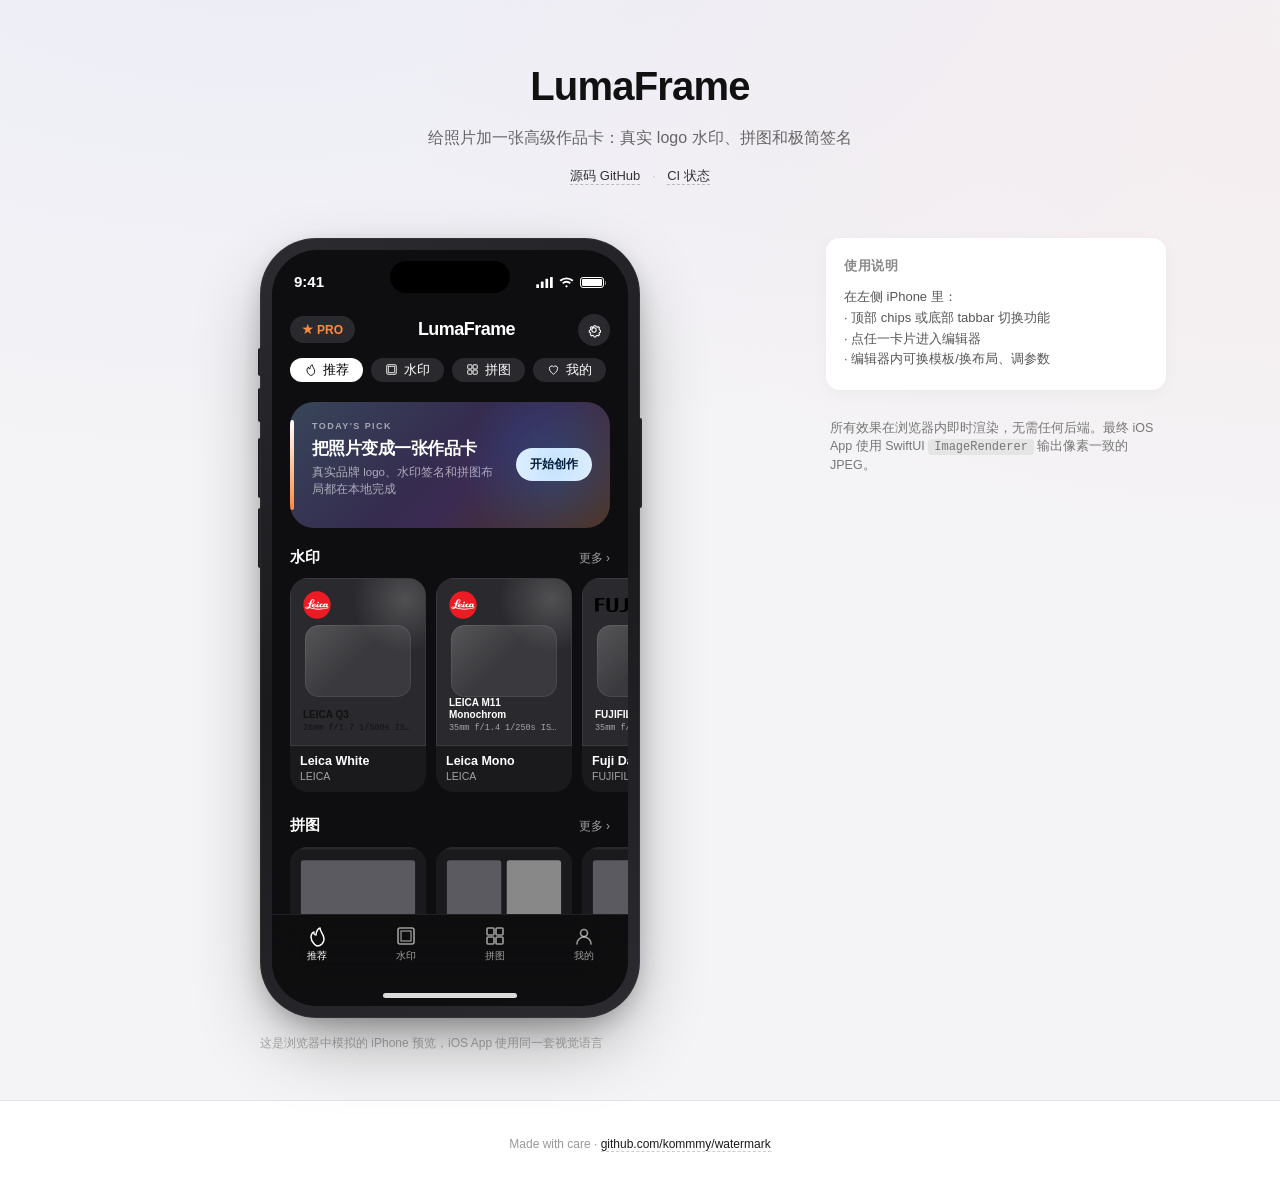
==== commit 098ff3a3: "feat: rename app and refresh web previews Differentiate the demo from the reference app by renaming " ====
--- a/docs/index.html
+++ b/docs/index.html
@@ -3,15 +3,15 @@
 <head>
   <meta charset="UTF-8" />
   <meta name="viewport" content="width=device-width, initial-scale=1, viewport-fit=cover" />
-  <title>相机水印 · iOS 在线预览</title>
-  <meta name="description" content="iPhone 相机水印 + 拼图工具，徕卡、富士、索尼、哈苏、理光、iPhone 等 12 套模板，4 种拼图布局，浏览器实时预览。" />
+  <title>LumaFrame · iOS 在线预览</title>
+  <meta name="description" content="LumaFrame 是一款 iPhone 相机水印 + 拼图工具，支持真实品牌 logo、12 套模板和 4 种拼图布局，浏览器实时预览。" />
   <link rel="stylesheet" href="./style.css" />
 </head>
 <body>
   <header class="hero">
     <div class="hero-inner">
-      <h1>相机水印</h1>
-      <p class="subtitle">12 套相机风格水印 + 4 种拼图布局，浏览器中模拟 iPhone 真机预览</p>
+      <h1>LumaFrame</h1>
+      <p class="subtitle">给照片加一张高级作品卡：真实 logo 水印、拼图和极简签名</p>
       <p class="repo-link">
         <a href="https://github.com/kommmy/watermark" target="_blank" rel="noopener">源码 GitHub</a>
         <span>·</span>
@@ -59,7 +59,7 @@
             <div class="app-root" id="appRoot"></div>
           </div>
         </div>
-        <p class="device-hint">这是浏览器中模拟的 iPhone 真机，最终 App 像素级一致</p>
+        <p class="device-hint">这是浏览器中模拟的 iPhone 预览，iOS App 使用同一套视觉语言</p>
       </div>
     </section>
 
--- a/docs/style.css
+++ b/docs/style.css
@@ -167,7 +167,7 @@
 /* App top bar (PRO + title + settings) */
 .app-top {
   display: flex; align-items: center; justify-content: space-between;
-  padding: 8px 18px 6px;
+  padding: 10px 18px 8px;
 }
 .pill {
   display: inline-flex; align-items: center; gap: 4px;
@@ -177,7 +177,13 @@
 }
 .pill-pro { color: var(--pro); }
 .pill-pro::before { content: "★"; font-size: 11px; }
-.app-title { margin: 0; font-size: 17px; font-weight: 600; color: var(--text); }
+.app-title {
+  margin: 0;
+  font-size: 18px;
+  font-weight: 800;
+  letter-spacing: -0.03em;
+  color: var(--text);
+}
 .icon-btn {
   width: 32px; height: 32px;
   display: inline-flex; align-items: center; justify-content: center;
@@ -235,21 +241,30 @@
 .discover { padding: 0 0 12px; }
 
 .banner {
-  margin: 4px 18px 8px;
-  border-radius: var(--r-card);
-  background: linear-gradient(135deg, #45342a 0%, #2b2622 100%);
+  margin: 8px 18px 10px;
+  border-radius: 24px;
+  background:
+    linear-gradient(135deg, rgba(255,255,255,.10), transparent 45%),
+    linear-gradient(135deg, #223047 0%, #3b2b52 58%, #50321e 100%);
   color: var(--text);
-  padding: 18px 20px;
+  padding: 18px 18px 18px 22px;
   display: flex; align-items: center; gap: 14px;
   position: relative; overflow: hidden;
+  min-height: 104px;
 }
 .banner::before {
-  content: ""; position: absolute; right: -40px; top: -20px;
-  width: 200px; height: 200px;
-  background: radial-gradient(circle, rgba(255, 138, 61, 0.25), transparent 60%);
+  content: ""; position: absolute; left: 0; top: 18px; bottom: 18px;
+  width: 4px; border-radius: 99px;
+  background: linear-gradient(#fff, var(--pro));
+}
+.banner::after {
+  content: ""; position: absolute; right: -50px; top: -42px;
+  width: 210px; height: 210px;
+  background: radial-gradient(circle, rgba(10,132,255,.24), transparent 62%);
 }
 .banner-text { flex: 1; min-width: 0; }
-.banner-title { font-size: 16px; font-weight: 700; margin: 0; }
+.banner-kicker { margin:0 0 3px; color:rgba(255,255,255,.55); font-size:9px; font-weight:800; letter-spacing:.16em; }
+.banner-title { font-size: 17px; font-weight: 800; margin: 0; letter-spacing:-.03em; }
 .banner-sub { font-size: 11.5px; color: var(--text-2); margin-top: 2px; }
 .banner-cta {
   background: var(--text); color: #000;
@@ -277,7 +292,7 @@
 ============================================================= */
 .cover-card {
   flex: 0 0 auto;
-  width: 130px;
+  width: 136px;
   border: 0; padding: 0; text-align: left;
   background: var(--card);
   border-radius: var(--r-card);
@@ -285,7 +300,7 @@
   display: flex; flex-direction: column;
 }
 .cover-card .cover {
-  width: 100%; height: 160px;
+  width: 100%; height: 168px;
   background: var(--surface);
   position: relative;
   overflow: hidden;
@@ -301,6 +316,67 @@
 }
 .grid-2 .cover-card { width: 100%; }
 .grid-2 .cover-card .cover { height: 170px; }
+
+/* Pure CSS template previews. These avoid broken sample images and make each
+   brand cover visually distinct before the user has picked a photo. */
+.template-cover {
+  display:flex;
+  flex-direction:column;
+  justify-content:space-between;
+  padding:12px;
+  border:1px solid rgba(255,255,255,.08);
+}
+.template-cover .cover-glow {
+  position:absolute; inset:-40px -40px auto auto;
+  width:120px; height:120px; border-radius:50%;
+  background:radial-gradient(circle, rgba(255,255,255,.18), transparent 62%);
+  pointer-events:none;
+}
+.template-cover .cover-photo-mark {
+  position:absolute; left:14px; right:14px; top:46px; bottom:48px;
+  border-radius:14px;
+  background:
+    linear-gradient(135deg, rgba(255,255,255,.14), transparent 48%),
+    rgba(255,255,255,.08);
+  box-shadow: inset 0 0 0 1px rgba(255,255,255,.08);
+}
+.template-cover .cover-logo { position:relative; z-index:1; min-height:28px; display:flex; align-items:center; }
+.template-cover .cover-logo img {
+  width:auto; height:auto;
+  max-width:86px; max-height:28px;
+  object-fit:contain;
+}
+.template-cover .cover-logo.invert img { filter:invert(1); }
+.template-cover .cover-logo span { color:var(--text); font-size:12px; font-weight:800; letter-spacing:.1em; }
+.template-cover .cover-spec { position:relative; z-index:1; display:flex; flex-direction:column; gap:3px; }
+.template-cover .cover-spec span { color:var(--text); font-size:10px; font-weight:700; line-height:1.15; }
+.template-cover .cover-spec b {
+  color:rgba(255,255,255,.58); font-size:8.5px; font-weight:500;
+  font-family:ui-monospace,"SF Mono",Menlo,Consolas,monospace;
+  white-space:nowrap; overflow:hidden; text-overflow:ellipsis;
+}
+.template-cover-leica { background:linear-gradient(155deg,#f4f0e8,#c9b59c 45%,#2a2725); }
+.template-cover-leica_mono { background:linear-gradient(155deg,#111,#2a2a2d 55%,#050505); }
+.template-cover-fujifilm { background:linear-gradient(155deg,#2c2115,#0d0d0d 65%); }
+.template-cover-fuji_strip { background:repeating-linear-gradient(90deg,#111 0 18px,#2a2a2a 18px 23px,#111 23px 34px); }
+.template-cover-sony { background:linear-gradient(155deg,#151d31,#08090f 72%); }
+.template-cover-hasselblad { background:linear-gradient(155deg,#f5f3ef,#cfc9bd); }
+.template-cover-ricoh_gr { background:linear-gradient(155deg,#101010,#343434 45%,#050505); }
+.template-cover-iphone { background:linear-gradient(155deg,#f8f8f8,#cfd7e3); }
+.template-cover-polaroid { background:linear-gradient(155deg,#fff,#ece5da); }
+.template-cover-minimal { background:linear-gradient(155deg,#f5f2ed,#dad6cf); }
+.template-cover-minimal_dark { background:linear-gradient(155deg,#202024,#060608); }
+.template-cover-date_stamp { background:linear-gradient(155deg,#2e1a0a,#15100b); }
+.template-cover-leica .cover-spec span,
+.template-cover-hasselblad .cover-spec span,
+.template-cover-iphone .cover-spec span,
+.template-cover-polaroid .cover-spec span,
+.template-cover-minimal .cover-spec span { color:#111; }
+.template-cover-leica .cover-spec b,
+.template-cover-hasselblad .cover-spec b,
+.template-cover-iphone .cover-spec b,
+.template-cover-polaroid .cover-spec b,
+.template-cover-minimal .cover-spec b { color:rgba(0,0,0,.55); }
 
 /* =============================================================
    Watermark editor (inside the phone)
@@ -498,14 +574,16 @@
 .canvas { width: 100%; background: #fff; }
 .canvas.dark { background: #0a0a0a; }
 .canvas .photo { width: 100%; display: block; }
+.canvas .logo-img { display:block; flex:0 0 auto; object-fit:contain; }
+.canvas .logo-invert,
+.canvas .brand-logo-invert { filter: invert(1); }
+.canvas .brand-logo { display:block; object-fit:contain; }
 
 /* --- Leica White --- */
 .tpl-leica .bar { background:#fff; display:flex; align-items:center; padding:14px; gap:10px; }
 .tpl-leica .brand { display:flex; align-items:center; gap:8px; min-width:0; }
 .tpl-leica .logo {
-  background:#DB121F; color:#fff; font-weight:900; letter-spacing:.04em;
-  font-size:13px; padding:3px 7px; border-radius:1px;
-  font-family:"Helvetica Neue", Arial, sans-serif; flex:0 0 auto;
+  width:36px; height:36px;
 }
 .tpl-leica .model { line-height:1.2; min-width:0; }
 .tpl-leica .model .name { font-size:12px; font-weight:600; color:#111; }
@@ -520,9 +598,7 @@
 .tpl-leica-mono .bar { background:#0a0a0a; display:flex; align-items:center; padding:14px; gap:10px; color:#fff; }
 .tpl-leica-mono .brand { display:flex; align-items:center; gap:8px; min-width:0; }
 .tpl-leica-mono .logo {
-  background:#DB121F; color:#fff; font-weight:900; letter-spacing:.04em;
-  font-size:13px; padding:3px 7px; border-radius:1px;
-  font-family:"Helvetica Neue", Arial, sans-serif; flex:0 0 auto;
+  width:36px; height:36px;
 }
 .tpl-leica-mono .model .name { font-size:12px; font-weight:600; color:#fff; }
 .tpl-leica-mono .model .lens { font-size:8px; color:rgba(255,255,255,.55); }
@@ -535,8 +611,7 @@
 /* --- Fuji Dark --- */
 .tpl-fujifilm .bar { background:#141414; display:flex; align-items:center; padding:14px; gap:14px; color:#efe9da; }
 .tpl-fujifilm .brand .logo {
-  font-size:13px; font-weight:900; letter-spacing:.18em; color:#efe9da;
-  font-family:"Helvetica Neue", Arial, sans-serif;
+  width:86px; height:18px;
 }
 .tpl-fujifilm .brand .name { font-size:8px; color:rgba(239,233,218,.6); margin-top:2px; }
 .tpl-fujifilm .spacer { flex:1; }
@@ -552,7 +627,8 @@
 }
 .tpl-fuji-strip .photo { display:block; width:100%; }
 .tpl-fuji-strip .bar { padding:12px 16px; color:#efe9da; display:flex; gap:14px; align-items:center; background:#171717; }
-.tpl-fuji-strip .bar .name { font-size:11px; font-weight:700; letter-spacing:.12em; }
+.tpl-fuji-strip .bar .name { display:flex; align-items:center; gap:8px; font-size:11px; font-weight:700; letter-spacing:.12em; }
+.tpl-fuji-strip .bar .logo { width:76px; height:16px; }
 .tpl-fuji-strip .bar .spacer { flex:1; }
 .tpl-fuji-strip .bar .params { font-family:ui-monospace,"SF Mono",Menlo,Consolas,monospace; font-size:9px; }
 
@@ -564,7 +640,7 @@
   border:.5px solid rgba(255,255,255,.12); border-radius:8px;
   padding:9px 12px; color:#fff; min-width:130px;
 }
-.tpl-sony .overlay .brand { font-size:12px; font-weight:900; letter-spacing:.18em; font-family:"Helvetica Neue", Arial, sans-serif; }
+.tpl-sony .overlay .brand-logo { width:56px; height:12px; }
 .tpl-sony .overlay .model { font-size:9px; color:rgba(255,255,255,.85); margin:1px 0 5px; }
 .tpl-sony .overlay .sep { height:1px; background:rgba(255,255,255,.22); margin:4px 0; }
 .tpl-sony .overlay .line { font-family:ui-monospace,"SF Mono",Menlo,Consolas,monospace; font-size:9px; font-weight:600; color:#fff; }
@@ -574,12 +650,7 @@
 .tpl-hasselblad { background:#fff; padding:4% 4% 0; }
 .tpl-hasselblad .footer-bar { display:flex; align-items:flex-end; justify-content:space-between; padding:12px 4px 14px; gap:12px; }
 .tpl-hasselblad .brand .row { display:flex; align-items:center; gap:6px; }
-.tpl-hasselblad .brand .h-dot {
-  background:#111; color:#fff; width:16px; height:16px; border-radius:50%;
-  display:inline-flex; align-items:center; justify-content:center;
-  font-weight:900; font-size:10px;
-}
-.tpl-hasselblad .brand .name { font-size:10px; font-weight:700; letter-spacing:.06em; color:#111; }
+.tpl-hasselblad .brand-logo { width:92px; height:14px; }
 .tpl-hasselblad .brand .model { font-size:7.5px; color:#888; margin-top:3px; }
 .tpl-hasselblad .params { text-align:right; line-height:1.3; font-family:ui-monospace,"SF Mono",Menlo,Consolas,monospace; }
 .tpl-hasselblad .params .line { font-size:9px; font-weight:500; color:#111; }
@@ -588,9 +659,7 @@
 /* --- Ricoh GR --- */
 .tpl-ricoh-gr .bar { background:#0a0a0a; color:#fff; padding:12px 14px; display:flex; align-items:center; gap:10px; }
 .tpl-ricoh-gr .logo {
-  font-family:"Helvetica Neue", Arial, sans-serif;
-  font-size:13px; font-weight:900; letter-spacing:.12em;
-  border:1px solid #fff; padding:2px 6px; border-radius:1px;
+  width:64px; height:16px;
 }
 .tpl-ricoh-gr .brand .name { font-size:11px; font-weight:600; color:#fff; }
 .tpl-ricoh-gr .brand .sub { font-size:8px; color:rgba(255,255,255,.55); }
@@ -601,14 +670,16 @@
 
 /* --- iPhone Native --- */
 .tpl-iphone .bar { background:#fff; padding:14px; text-align:center; }
-.tpl-iphone .shot { font-size:12px; color:#111; font-weight:500; }
+.tpl-iphone .shot { display:inline-flex; align-items:center; gap:5px; font-size:12px; color:#111; font-weight:500; }
+.tpl-iphone .apple-logo { width:12px; height:14px; object-fit:contain; }
 .tpl-iphone .device { display:inline-block; font-weight:700; }
 
 /* --- Polaroid --- */
 .tpl-polaroid { background:#fff; padding:14px 14px 30px; }
 .tpl-polaroid .photo-wrap { background:#000; padding:0; }
+.tpl-polaroid .polaroid-logo { display:block; width:116px; height:auto; margin:18px auto 0; }
 .tpl-polaroid .caption {
-  text-align:center; padding-top:20px;
+  text-align:center; padding-top:8px;
   font-family:"Caveat", "Comic Sans MS", cursive;
   font-size:18px; color:#222;
 }
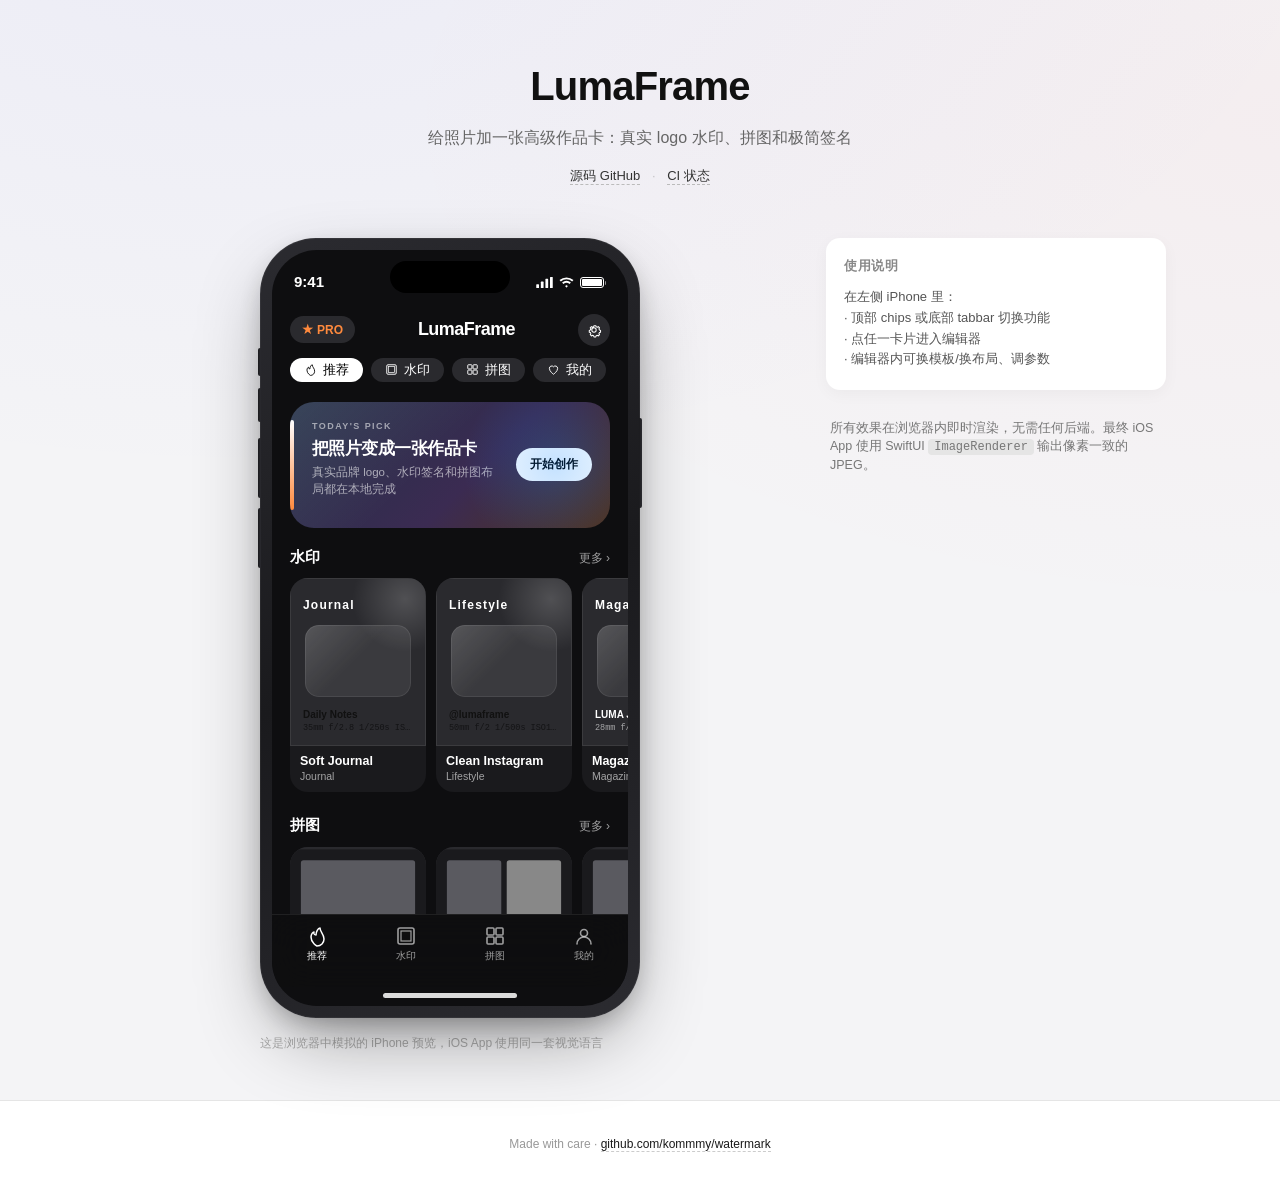
==== commit f4a4ad82: "feat: add lifestyle watermark templates Add four Xiaohongshu/Instagram-friendly templates across iOS" ====
--- a/docs/index.html
+++ b/docs/index.html
@@ -4,7 +4,7 @@
   <meta charset="UTF-8" />
   <meta name="viewport" content="width=device-width, initial-scale=1, viewport-fit=cover" />
   <title>LumaFrame · iOS 在线预览</title>
-  <meta name="description" content="LumaFrame 是一款 iPhone 相机水印 + 拼图工具，支持真实品牌 logo、12 套模板和 4 种拼图布局，浏览器实时预览。" />
+  <meta name="description" content="LumaFrame 是一款 iPhone 相机水印 + 拼图工具，支持真实品牌 logo、16 套模板和 4 种拼图布局，浏览器实时预览。" />
   <link rel="stylesheet" href="./style.css" />
 </head>
 <body>
--- a/docs/style.css
+++ b/docs/style.css
@@ -367,16 +367,26 @@
 .template-cover-minimal { background:linear-gradient(155deg,#f5f2ed,#dad6cf); }
 .template-cover-minimal_dark { background:linear-gradient(155deg,#202024,#060608); }
 .template-cover-date_stamp { background:linear-gradient(155deg,#2e1a0a,#15100b); }
+.template-cover-soft_journal { background:linear-gradient(155deg,#f8efe0,#bfae98); }
+.template-cover-clean_instagram { background:linear-gradient(155deg,#fff,#dedede); }
+.template-cover-magazine_cover { background:linear-gradient(155deg,#252d3d,#08090d); }
+.template-cover-receipt_memo { background:linear-gradient(155deg,#fbf2df,#c8bca2); }
 .template-cover-leica .cover-spec span,
 .template-cover-hasselblad .cover-spec span,
 .template-cover-iphone .cover-spec span,
 .template-cover-polaroid .cover-spec span,
-.template-cover-minimal .cover-spec span { color:#111; }
+.template-cover-minimal .cover-spec span,
+.template-cover-soft_journal .cover-spec span,
+.template-cover-clean_instagram .cover-spec span,
+.template-cover-receipt_memo .cover-spec span { color:#111; }
 .template-cover-leica .cover-spec b,
 .template-cover-hasselblad .cover-spec b,
 .template-cover-iphone .cover-spec b,
 .template-cover-polaroid .cover-spec b,
-.template-cover-minimal .cover-spec b { color:rgba(0,0,0,.55); }
+.template-cover-minimal .cover-spec b,
+.template-cover-soft_journal .cover-spec b,
+.template-cover-clean_instagram .cover-spec b,
+.template-cover-receipt_memo .cover-spec b { color:rgba(0,0,0,.55); }
 
 /* =============================================================
    Watermark editor (inside the phone)
@@ -716,3 +726,147 @@
   text-shadow: 0 0 6px rgba(0,0,0,.6);
   letter-spacing: .04em;
 }
+
+/* --- Soft Journal --- */
+.tpl-soft-journal {
+  background:#f7efe0;
+  padding:18px 18px 24px;
+}
+.tpl-soft-journal .photo {
+  border-radius:12px;
+  overflow:hidden;
+}
+.tpl-soft-journal .journal-copy {
+  text-align:center;
+  padding-top:14px;
+}
+.tpl-soft-journal .journal-title {
+  font-family:Georgia, "Times New Roman", serif;
+  font-size:17px;
+  font-weight:600;
+  color:#3b2d22;
+}
+.tpl-soft-journal .journal-meta {
+  margin-top:3px;
+  font-family:ui-monospace,"SF Mono",Menlo,Consolas,monospace;
+  font-size:9px;
+  color:#746253;
+}
+
+/* --- Clean Instagram --- */
+.tpl-clean-instagram {
+  background:#fff;
+  padding:22px 22px 18px;
+}
+.tpl-clean-instagram .insta-caption {
+  display:flex;
+  justify-content:space-between;
+  gap:16px;
+  padding-top:14px;
+  color:#222;
+  font-size:10px;
+  font-weight:600;
+}
+.tpl-clean-instagram .insta-caption span:last-child {
+  font-family:ui-monospace,"SF Mono",Menlo,Consolas,monospace;
+  font-weight:400;
+}
+
+/* --- Magazine Cover --- */
+.tpl-magazine-cover {
+  position:relative;
+  color:#fff;
+  overflow:hidden;
+}
+.tpl-magazine-cover::before {
+  content:"";
+  position:absolute;
+  inset:0;
+  background:linear-gradient(180deg,rgba(0,0,0,.45),transparent 42%,rgba(0,0,0,.46));
+}
+.tpl-magazine-cover .mag-top,
+.tpl-magazine-cover .mag-bottom {
+  position:absolute;
+  left:18px;
+  right:18px;
+  z-index:1;
+}
+.tpl-magazine-cover .mag-top { top:16px; }
+.tpl-magazine-cover .mag-title {
+  font-family:Georgia, "Times New Roman", serif;
+  font-size:22px;
+  font-weight:900;
+  letter-spacing:.08em;
+}
+.tpl-magazine-cover .mag-sub {
+  margin-top:1px;
+  font-family:ui-monospace,"SF Mono",Menlo,Consolas,monospace;
+  font-size:9px;
+  letter-spacing:.18em;
+  opacity:.78;
+}
+.tpl-magazine-cover .mag-bottom {
+  bottom:16px;
+  display:flex;
+  align-items:flex-end;
+  justify-content:space-between;
+  gap:16px;
+}
+.tpl-magazine-cover .mag-bottom b {
+  display:block;
+  font-family:ui-monospace,"SF Mono",Menlo,Consolas,monospace;
+  font-size:10px;
+}
+.tpl-magazine-cover .mag-bottom span {
+  display:block;
+  font-family:Georgia, "Times New Roman", serif;
+  font-size:15px;
+  font-weight:700;
+}
+.tpl-magazine-cover .mag-bottom em {
+  font-style:normal;
+  font-family:ui-monospace,"SF Mono",Menlo,Consolas,monospace;
+  font-size:8px;
+  opacity:.84;
+  white-space:nowrap;
+}
+
+/* --- Receipt Memo --- */
+.tpl-receipt-memo {
+  background:#fbf2df;
+}
+.tpl-receipt-memo .receipt {
+  padding:17px 20px 18px;
+  color:#222;
+  font-family:ui-monospace,"SF Mono",Menlo,Consolas,monospace;
+}
+.tpl-receipt-memo .receipt-title {
+  text-align:center;
+  font-size:15px;
+  font-weight:800;
+  letter-spacing:.12em;
+}
+.tpl-receipt-memo .receipt-line {
+  border-top:1px dashed rgba(0,0,0,.28);
+  margin:10px 0;
+}
+.tpl-receipt-memo .receipt-row {
+  display:flex;
+  justify-content:space-between;
+  gap:12px;
+  font-size:10px;
+  line-height:1.7;
+}
+.tpl-receipt-memo .receipt-row b {
+  font-weight:500;
+  text-align:right;
+  white-space:nowrap;
+  overflow:hidden;
+  text-overflow:ellipsis;
+}
+.tpl-receipt-memo .receipt-foot {
+  text-align:center;
+  font-size:8px;
+  color:#777;
+  letter-spacing:.10em;
+}
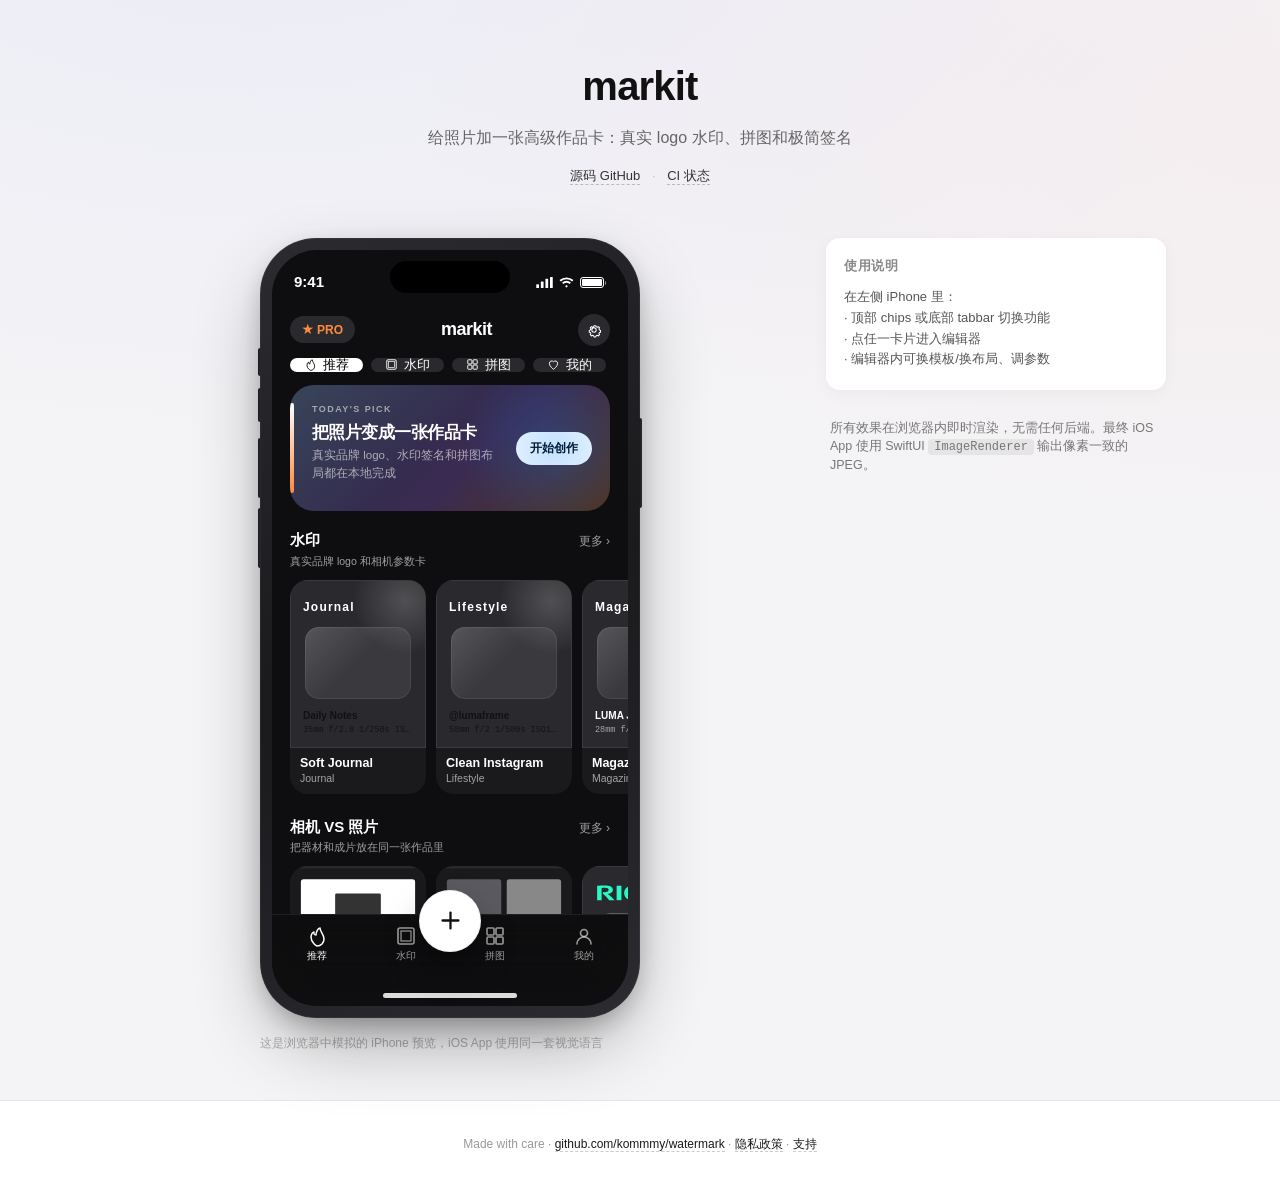
==== commit 91d8e2ce: "Prepare markit app store assets" ====
--- a/docs/index.html
+++ b/docs/index.html
@@ -3,14 +3,14 @@
 <head>
   <meta charset="UTF-8" />
   <meta name="viewport" content="width=device-width, initial-scale=1, viewport-fit=cover" />
-  <title>LumaFrame · iOS 在线预览</title>
-  <meta name="description" content="LumaFrame 是一款 iPhone 相机水印 + 拼图工具，支持真实品牌 logo、16 套模板和 4 种拼图布局，浏览器实时预览。" />
+  <title>markit · iOS 在线预览</title>
+  <meta name="description" content="markit 是一款 iPhone 相机水印 + 拼图工具，支持真实品牌 logo、16 套模板和 4 种拼图布局，浏览器实时预览。" />
   <link rel="stylesheet" href="./style.css" />
 </head>
 <body>
   <header class="hero">
     <div class="hero-inner">
-      <h1>LumaFrame</h1>
+      <h1>markit</h1>
       <p class="subtitle">给照片加一张高级作品卡：真实 logo 水印、拼图和极简签名</p>
       <p class="repo-link">
         <a href="https://github.com/kommmy/watermark" target="_blank" rel="noopener">源码 GitHub</a>
@@ -69,9 +69,9 @@
     </aside>
   </main>
 
-  <footer class="footer">
-    <p>Made with care · <a href="https://github.com/kommmy/watermark" target="_blank" rel="noopener">github.com/kommmy/watermark</a></p>
-  </footer>
+  <footer class="footer">
+    <p>Made with care · <a href="https://github.com/kommmy/watermark" target="_blank" rel="noopener">github.com/kommmy/watermark</a> · <a href="./privacy.html">隐私政策</a> · <a href="./support.html">支持</a></p>
+  </footer>
 
   <script src="./script.js" type="module"></script>
 </body>
--- a/docs/style.css
+++ b/docs/style.css
@@ -1,5 +1,5 @@
 /* =============================================================
-   Design tokens (与 iOS WatermarkCamera/Theme/AppTheme.swift 对应)
+   Design tokens (与 iOS Markit/Theme/AppTheme.swift 对应)
 ============================================================= */
 :root {
   /* Palette */
@@ -162,7 +162,7 @@
 /* =============================================================
    App root (everything below the status bar)
 ============================================================= */
-.app-root { flex: 1 1 auto; display: flex; flex-direction: column; min-height: 0; }
+.app-root { flex: 1 1 auto; display: flex; flex-direction: column; min-height: 0; position: relative; }
 
 /* App top bar (PRO + title + settings) */
 .app-top {
@@ -214,6 +214,7 @@
 .tab-content {
   flex: 1 1 auto;
   overflow-y: auto;
+  padding-bottom: 78px;
   scrollbar-width: none;
 }
 .tab-content::-webkit-scrollbar { display: none; }
@@ -276,9 +277,26 @@
 .section-head {
   display: flex; align-items: baseline; justify-content: space-between;
   padding: 0 18px 10px;
+  gap: 12px;
 }
 .section-title { font-size: 15px; font-weight: 700; color: var(--text); margin: 0; }
+.section-subtitle { font-size: 10.5px; color: var(--text-2); margin: 2px 0 0; max-width: 230px; white-space: nowrap; overflow: hidden; text-overflow: ellipsis; }
 .section-more { font-size: 12px; color: var(--text-2); background: transparent; border: 0; padding: 0; }
+
+.browse-intro { padding: 10px 18px 2px; }
+.browse-intro h2 {
+  margin: 0;
+  color: var(--text);
+  font-size: 20px;
+  line-height: 1.15;
+  letter-spacing: -.03em;
+}
+.browse-intro p {
+  margin: 5px 0 0;
+  color: var(--text-2);
+  font-size: 12px;
+  line-height: 1.45;
+}
 
 .h-scroll {
   display: flex; gap: 10px; overflow-x: auto;
@@ -468,6 +486,25 @@
   border-radius: 3px; margin: 6px auto 8px;
 }
 
+.quick-fab {
+  position: absolute;
+  left: 50%;
+  bottom: 54px;
+  transform: translateX(-50%);
+  width: 62px;
+  height: 62px;
+  border: 0;
+  border-radius: 50%;
+  display: inline-flex;
+  align-items: center;
+  justify-content: center;
+  background: #fff;
+  color: #111;
+  box-shadow: 0 18px 34px rgba(0,0,0,.34), inset 0 0 0 1px rgba(0,0,0,.05);
+  z-index: 5;
+}
+.quick-fab svg { width: 25px; height: 25px; }
+
 /* =============================================================
    Puzzle editor inside the phone
 ============================================================= */
@@ -618,6 +655,33 @@
 .tpl-leica-mono .params .line { font-size:9.5px; color:#fff; font-weight:500; }
 .tpl-leica-mono .params .date { font-size:7.5px; color:rgba(255,255,255,.55); margin-top:2px; }
 
+/* --- Leica Glass (frosted) --- */
+.tpl-leica-glass { position:relative; overflow:hidden; background:#eaeaea; }
+.tpl-leica-glass .frost {
+  position:absolute; inset:0;
+  background-size:cover; background-position:center;
+  filter: blur(28px) saturate(1.1);
+  transform: scale(1.25);
+}
+.tpl-leica-glass .frost-tint { position:absolute; inset:0; background:rgba(255,255,255,.40); }
+.tpl-leica-glass .glass-inner { position:relative; padding:14px 14px 0; }
+.tpl-leica-glass .photo {
+  width:100%; display:block; border-radius:2px;
+  box-shadow:0 6px 18px rgba(0,0,0,.18);
+}
+.tpl-leica-glass .glass-bar { text-align:center; padding:14px 8px 18px; }
+.tpl-leica-glass .glass-title {
+  display:flex; align-items:center; justify-content:center; gap:7px;
+}
+.tpl-leica-glass .glass-logo { width:18px; height:18px; }
+.tpl-leica-glass .glass-title span {
+  font-size:12px; font-weight:600; color:rgba(0,0,0,.85); letter-spacing:.5px;
+}
+.tpl-leica-glass .glass-params {
+  margin-top:5px; font-size:9px; font-weight:500; color:rgba(0,0,0,.5);
+  font-family:ui-monospace,"SF Mono",Menlo,Consolas,monospace; letter-spacing:.4px;
+}
+
 /* --- Fuji Dark --- */
 .tpl-fujifilm .bar { background:#141414; display:flex; align-items:center; padding:14px; gap:14px; color:#efe9da; }
 .tpl-fujifilm .brand .logo {
